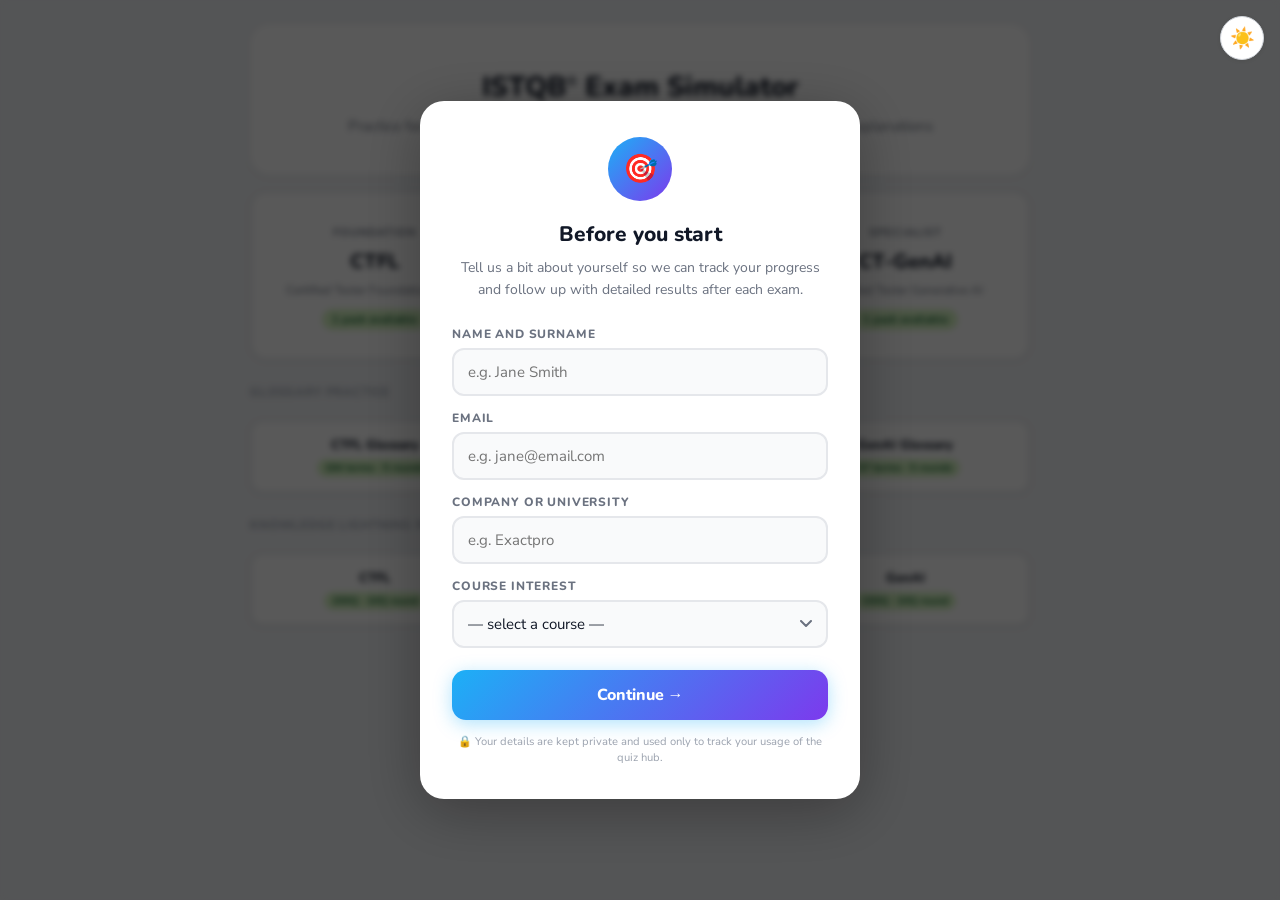
==== index.html @ 62c4798b "Polish CT-AI version selector: clean tile labels, borderless attribute table for Q28" ====
<!DOCTYPE html>
<html lang="en">
<head>
<meta charset="UTF-8">
<meta name="viewport" content="width=device-width, initial-scale=1.0">
<title>ISTQB® Exam Simulator</title>
<link href="https://fonts.googleapis.com/css2?family=Nunito:wght@400;600;700;800&family=Nunito+Sans:wght@400;600&display=swap" rel="stylesheet">
<link rel="stylesheet" href="styles.css">
</head>
<body>
<button id="theme-toggle" onclick="toggleTheme()" title="Toggle dark/light mode">☀️</button>
<button id="profile-btn" onclick="openProfileGuarded()" title="View profile">👤</button>
<div class="one-min-toast" id="one-min-toast">⏱ 1 minute remaining</div>

<div id="app">

<!-- ══ HUB ══ -->
<div id="screen-hub" class="screen active">
  <div class="hub-hero">
    <div class="hub-title">ISTQB<sup class="tm">®</sup> Exam Simulator</div>
    <div class="hub-sub">Practice for your ISTQB<sup class="tm">®</sup> certification &middot; Timed exam mode &middot; Full review with explanations</div>
  </div>
  <div class="hub-grid">
    <div class="hub-tile" onclick="showScreen('screen-ctfl-home')">
      <div class="hub-tile-label">Foundation</div>
      <div class="hub-tile-name">CTFL</div>
      <div class="hub-tile-desc">Certified Tester Foundation Level</div>
      <span class="hub-tile-badge badge-active">1 pack available</span>
    </div>
    <div class="hub-tile" onclick="showScreen('screen-ctai-version')">
      <div class="hub-tile-label">Specialist</div>
      <div class="hub-tile-name">CT-AI</div>
      <div class="hub-tile-desc">Certified Tester AI Testing</div>
      <span class="hub-tile-badge badge-active">v 1.0 (1 pack) &bull; v 2.0 (1 pack)</span>
    </div>
    <div class="hub-tile" onclick="showScreen('screen-genai-home')">
      <div class="hub-tile-label">Specialist</div>
      <div class="hub-tile-name">CT-GenAI</div>
      <div class="hub-tile-desc">Certified Tester Generative AI</div>
      <span class="hub-tile-badge badge-active">1 pack available</span>
    </div>
  </div>

  <div class="hub-section-label" style="margin-top:8px;">Glossary Practice</div>
  <div class="hub-mini-row">
    <div class="hub-mini-tile" onclick="startGlossary()">
      <div class="hub-mini-tile-name">CTFL Glossary</div>
      <span class="hub-mini-tile-badge badge-active">184 terms &middot; 5 rounds</span>
    </div>
    <div class="hub-mini-tile" onclick="startGlossary('ctai')">
      <div class="hub-mini-tile-name">CT-AI Glossary</div>
      <span class="hub-mini-tile-badge badge-active">223 terms &middot; 5 rounds</span>
    </div>
    <div class="hub-mini-tile" onclick="startGlossary('genai')">
      <div class="hub-mini-tile-name">GenAI Glossary</div>
      <span class="hub-mini-tile-badge badge-active">57 terms &middot; 5 rounds</span>
    </div>
  </div>

  <div class="hub-section-label" style="margin-top:8px;">Knowledge Lightning Round</div>
  <div class="hub-mini-row">
    <div class="hub-mini-tile" onclick="startBlitz('ctfl')">
      <div class="hub-mini-tile-name">CTFL</div>
      <span class="hub-mini-tile-badge badge-active">200Q &middot; 10Q round</span>
    </div>
    <div class="hub-mini-tile" onclick="startBlitz('ctai')">
      <div class="hub-mini-tile-name">CT-AI</div>
      <span class="hub-mini-tile-badge badge-active">200Q &middot; 10Q round</span>
    </div>
    <div class="hub-mini-tile" onclick="startBlitz('genai')">
      <div class="hub-mini-tile-name">GenAI</div>
      <span class="hub-mini-tile-badge badge-active">150Q &middot; 10Q round</span>
    </div>
  </div>

</div>

<!-- ══ PROFILE ══ -->
<div id="screen-profile" class="screen">
  <div class="page-header">
    <button class="back-btn" onclick="showScreen('screen-hub')">&#8592; Hub</button>
    <div class="page-header-title">Your profile</div>
  </div>
  <div class="profile-card">
    <div class="profile-avatar" id="profile-avatar">?</div>
    <div class="profile-info">
      <div class="profile-name" id="profile-name">Guest</div>
      <div class="profile-email" id="profile-email"></div>
      <div class="profile-userid" id="profile-userid"></div>
    </div>
  </div>
  <div class="hub-section-label">Past attempts</div>
  <div id="profile-attempts"></div>
</div>

<!-- ══ GENAI HOME ══ -->
<div id="screen-genai-home" class="screen">
  <div class="page-header">
    <button class="back-btn" onclick="showScreen('screen-hub')">&#8592; All exams</button>
    <div class="page-header-title">CT-GenAI Exam Simulator</div>
  </div>
  <div class="info-cards">
    <div class="info-card"><div class="val">40</div><div class="lbl">Questions per exam</div></div>
    <div class="info-card"><div class="val">60 min</div><div class="lbl">Time limit</div></div>
    <div class="info-card"><div class="val">65%</div><div class="lbl">Pass threshold</div></div>
  </div>
  <div class="pack-section-label">Select an exam pack to begin:</div>
  <div class="pack-grid" style="grid-template-columns:1fr;max-width:220px;">
    <div class="pack-card" onclick="startExam(1)"><div class="pack-card-title">Pack #1</div></div>
  </div>
</div>


<!-- ══ CTFL HOME ══ -->
<div id="screen-ctfl-home" class="screen">
  <div class="page-header">
    <button class="back-btn" onclick="showScreen('screen-hub')">&#8592; All exams</button>
    <div class="page-header-title">CTFL Exam Simulator</div>
  </div>
  <div class="info-cards">
    <div class="info-card"><div class="val">40</div><div class="lbl">Questions per exam</div></div>
    <div class="info-card"><div class="val">60 min</div><div class="lbl">Time limit</div></div>
    <div class="info-card"><div class="val">65%</div><div class="lbl">Pass threshold</div></div>
  </div>
  <div class="pack-section-label">Select an exam pack to begin:</div>
  <div class="pack-grid" style="grid-template-columns:1fr;max-width:220px;">
    <div class="pack-card" onclick="startExamCtfl(1)"><div class="pack-card-title">Pack #1</div></div>
  </div>
</div>


<!-- ══ CT-AI VERSION SELECT ══ -->
<div id="screen-ctai-version" class="screen">
  <div class="page-header">
    <button class="back-btn" onclick="showScreen('screen-hub')">&#8592; All exams</button>
    <div class="page-header-title">CT-AI Exam Simulator</div>
  </div>
  <div class="pack-section-label">Select a syllabus version:</div>
  <div class="hub-grid" style="grid-template-columns:1fr 1fr;max-width:560px;">
    <div class="hub-tile" onclick="showScreen('screen-ctai-home')">
      <div class="hub-tile-label">CT-AI Syllabus</div>
      <div class="hub-tile-name">v1.0</div>
      <span class="hub-tile-badge badge-active">1 pack available</span>
    </div>
    <div class="hub-tile" onclick="showScreen('screen-ctai-home-v2')">
      <div class="hub-tile-label">CT-AI Syllabus</div>
      <div class="hub-tile-name">v2.0</div>
      <span class="hub-tile-badge badge-active">1 pack available</span>
    </div>
  </div>
</div>


<!-- ══ CT-AI HOME (v1.0) ══ -->
<div id="screen-ctai-home" class="screen">
  <div class="page-header">
    <button class="back-btn" onclick="showScreen('screen-ctai-version')">&#8592; Versions</button>
    <div class="page-header-title">CT-AI Exam Simulator &middot; Syllabus v1.0</div>
  </div>
  <div class="info-cards">
    <div class="info-card"><div class="val">40</div><div class="lbl">Questions per exam</div></div>
    <div class="info-card"><div class="val">60 min</div><div class="lbl">Time limit</div></div>
    <div class="info-card"><div class="val">65%</div><div class="lbl">Pass threshold</div></div>
  </div>
  <div class="pack-section-label">Select an exam pack to begin:</div>
  <div class="pack-grid" style="grid-template-columns:1fr;max-width:220px;">
    <div class="pack-card" onclick="startExamCtai(1, 1)"><div class="pack-card-title">Pack #1</div></div>
  </div>
</div>


<!-- ══ CT-AI HOME (v2.0) ══ -->
<div id="screen-ctai-home-v2" class="screen">
  <div class="page-header">
    <button class="back-btn" onclick="showScreen('screen-ctai-version')">&#8592; Versions</button>
    <div class="page-header-title">CT-AI Exam Simulator &middot; Syllabus v2.0</div>
  </div>
  <div class="info-cards">
    <div class="info-card"><div class="val">40</div><div class="lbl">Questions per exam</div></div>
    <div class="info-card"><div class="val">60 min</div><div class="lbl">Time limit</div></div>
    <div class="info-card"><div class="val">65%</div><div class="lbl">Pass threshold</div></div>
  </div>
  <div class="pack-section-label">Select an exam pack to begin:</div>
  <div class="pack-grid" style="grid-template-columns:1fr;max-width:220px;">
    <div class="pack-card" onclick="startExamCtai(1, 2)"><div class="pack-card-title">Pack #1</div></div>
  </div>
</div>


<!-- ══ GLOSSARY GAME ══ -->
<div id="screen-glossary" class="screen">
  <div class="gloss-header">
    <button class="back-btn" onclick="showScreen('screen-hub')">&#8592; All exams</button>
    <div class="page-header-title">CTFL Glossary Practice</div>
    <span class="gloss-round-badge" id="gloss-round-badge">Round 1 of 5</span>
  </div>
  <div class="progress-bar-wrap"><div class="progress-bar-fill" id="gloss-progress" style="width:0%"></div></div>
  <div id="gloss-drag-ui">
    <div style="display:grid;grid-template-columns:1fr 1fr;gap:4px 12px;">
      <div class="gloss-col-label">Terms &mdash; drag to match</div>
      <div class="gloss-col-label">Definitions &mdash; fixed</div>
    </div>
    <div class="gloss-board">
      <div class="gloss-terms" id="gloss-terms"></div>
      <div class="gloss-defs" id="gloss-defs"></div>
    </div>
  </div>
  <div id="gloss-dd-ui">
    <div class="gloss-col-label">Pick the matching term for each definition</div>
    <div class="gloss-dd-list" id="gloss-dd-list"></div>
  </div>
  <div class="gloss-footer">
    <button class="btn-action btn-blue" id="gloss-next-btn" onclick="glossNextRound()" style="display:none">Next round &#8594;</button>
  </div>
</div>

<div id="screen-glossary-results" class="screen">
  <div class="gloss-results-hero">
    <div class="gloss-final-pct" id="gloss-final-pct">0%</div>
    <div class="gloss-final-detail" id="gloss-final-detail"></div>
  </div>
  <div class="results-actions-grid">
    <button class="btn-action btn-blue" onclick="viewLastAttempt('glossary')">View details</button>
    <button class="btn-action btn-blue" onclick="startGlossary(glossCurrentPool)">Play again</button>
    <button class="btn-action btn-gray" onclick="openProfile()">Profile</button>
    <button class="btn-action btn-gray" onclick="showScreen('screen-hub')">Back to hub</button>
  </div>
</div>


<!-- ══ BLITZ GAME ══ -->
<div id="screen-blitz" class="screen">
  <div class="blitz-header">
    <button class="back-btn" onclick="showScreen('screen-hub')">&#8592; Hub</button>
    <div class="page-header-title" id="blitz-title">CTFL Knowledge Blitz</div>
    <span class="gloss-round-badge" id="blitz-round-badge">Q 1 of 10</span>
  </div>
  <div class="progress-bar-wrap"><div class="progress-bar-fill" id="blitz-progress" style="width:0%"></div></div>
  <div class="blitz-q-card">
    <div class="blitz-q-num" id="blitz-q-num">Question 1 of 10</div>
    <div class="blitz-q-text" id="blitz-q-text"></div>
    <div class="blitz-feedback" id="blitz-feedback"></div>
    <div class="blitz-tf-row">
      <button class="blitz-tf-btn true-btn" id="blitz-true-btn" onclick="blitzAnswer('True')">&#10003; True</button>
      <button class="blitz-tf-btn false-btn" id="blitz-false-btn" onclick="blitzAnswer('False')">&#10007; False</button>
    </div>
  </div>
</div>

<div id="screen-blitz-results" class="screen">
  <div class="blitz-results-hero">
    <div class="blitz-final-pct" id="blitz-final-pct">0%</div>
    <div class="blitz-final-detail" id="blitz-final-detail"></div>
  </div>
  <div class="results-actions-grid">
    <button class="btn-action btn-blue" onclick="viewLastAttempt('blitz')">View details</button>
    <button class="btn-action btn-blue" onclick="startBlitz(blitzCurrentPool)">Play again</button>
    <button class="btn-action btn-gray" onclick="openProfile()">Profile</button>
    <button class="btn-action btn-gray" onclick="showScreen('screen-hub')">Back to hub</button>
  </div>
</div>

<!-- ══ EXAM ══ -->
<div id="screen-exam" class="screen">
  <div class="exam-header">
    <div class="exam-title" id="exam-title">Pack #1</div>
    <div class="timer" id="timer">60:00</div>
    <button class="leave-btn" onclick="showLeaveModal()">Leave exam</button>
  </div>
  <div class="progress-bar-wrap"><div class="progress-bar-fill" id="progress-fill" style="width:0%"></div></div>
  <div class="exam-body">
    <div class="q-nav">
      <div class="q-nav-title">Questions</div>
      <div class="q-nav-grid" id="q-nav-grid"></div>
      <div class="nav-legend">
        <div class="nav-legend-item"><div class="nav-legend-dot" style="background:var(--blue-dark-bg);border:1px solid #93c5fd"></div>Answered</div>
        <div class="nav-legend-item"><div class="nav-legend-dot" style="background:var(--amber-bg);border:1px solid #fde68a"></div>Flagged</div>
        <div class="nav-legend-item"><div class="nav-legend-dot" style="background:var(--surface2);border:1px solid var(--border)"></div>Not answered</div>
      </div>
      <div class="answered-bar"><div class="lbl">Answered</div><div class="val" id="answered-count">0 / 40</div></div>
    </div>
    <div class="q-panel">
      <div class="q-header">
        <span class="q-num-lbl" id="q-num-lbl">Question 1 of 40</span>
        <button class="flag-btn" id="flag-btn" onclick="toggleFlag()">Flag for review</button>
      </div>
      <div class="q-text" id="q-text"></div>
      <div id="multi-hint-wrap"></div>
      <div class="options-list" id="options-list"></div>
    </div>
  </div>
  <div class="exam-footer">
    <button class="nav-btn" id="btn-prev" onclick="goTo(currentQ-1)">&#8592; Previous</button>
    <div class="submit-wrap">
      <div class="submit-warning" id="submit-warning"></div>
      <button class="btn-submit" id="btn-submit" onclick="handleSubmitClick()">Submit exam</button>
    </div>
    <button class="nav-btn" id="btn-next" onclick="goTo(currentQ+1)">Next &#8594;</button>
  </div>
</div>

<!-- ══ RESULTS ══ -->
<div id="screen-results" class="screen">
  <div class="results-hero">
    <div class="results-top-bar">
      <button class="back-btn" onclick="showScreen(currentMode==='ctai'?'screen-ctai-home':currentMode==='ctfl'?'screen-ctfl-home':'screen-genai-home')">&#8592; Back to packs</button>
    </div>
    <div class="results-title">Your results</div>
    <div class="score-ring" id="score-ring"><div class="score-inner"><div class="score-pct" id="score-pct">0%</div><div class="score-sub-lbl">score</div></div></div>
    <div class="verdict" id="verdict"></div>
    <div style="font-size:14px;color:var(--text3);margin-top:4px;" id="result-sub"></div>
    <div class="auto-submit-badge" id="auto-submit-badge" style="display:none;">⏱ Submitted automatically — time ran out</div>
    <div class="stats-row">
      <div class="stat-box"><div class="stat-val" id="stat-correct">0</div><div class="stat-lbl">Correct</div></div>
      <div class="stat-box"><div class="stat-val" id="stat-wrong">0</div><div class="stat-lbl">Wrong</div></div>
      <div class="stat-box"><div class="stat-val" id="stat-unanswered">0</div><div class="stat-lbl">Unanswered</div></div>
    </div>
  </div>
  <div class="review-controls">
    <select id="review-filter" onchange="applyFilter()">
      <option value="all">Review all questions</option>
      <option value="wrong">Wrong answers only</option>
      <option value="correct">Correct answers only</option>
      <option value="unanswered">Unanswered only</option>
    </select>
    <button class="btn-action btn-blue" onclick="startExam(currentPack)">Retake exam</button>
    <button class="btn-action btn-blue" onclick="downloadResultsPdf()">⬇ Download PDF</button>
    <button class="btn-action btn-gray" onclick="openProfile()">Profile</button>
    <button class="btn-action btn-gray" onclick="showScreen('screen-hub')">Hub</button>
  </div>
  <div class="review-card" id="review-card"></div>
  <div class="review-nav-row">
    <button class="btn-action btn-gray" id="btn-rv-prev" onclick="reviewNav(-1)">&#8592; Previous</button>
    <span style="font-size:13px;color:var(--text4);font-weight:600;" id="review-pos">1 / 40</span>
    <button class="btn-action btn-gray" id="btn-rv-next" onclick="reviewNav(1)">Next &#8594;</button>
  </div>
  <div class="results-bottom-actions">
    <button class="btn-action btn-blue" onclick="downloadResultsPdf()">⬇ Download PDF</button>
  </div>
</div>

<!-- ══ PROFILE ══ -->
<div id="screen-profile" class="screen">
  <div class="page-header">
    <button class="back-btn" onclick="showScreen('screen-hub')">&#8592; Hub</button>
    <div class="page-header-title">My Profile</div>
  </div>
  <div class="profile-card">
    <div class="profile-avatar" id="profile-avatar">👤</div>
    <div class="profile-info">
      <div class="profile-name" id="profile-name">Guest</div>
      <div class="profile-email" id="profile-email">No email registered</div>
      <div class="profile-userid" id="profile-userid"></div>
    </div>
  </div>
  <div class="pack-section-label">My attempts</div>
  <div id="profile-attempts"></div>
</div>

<!-- ══ BLITZ REVIEW ══ -->
<div id="screen-blitz-review" class="screen">
  <div class="page-header">
    <button class="back-btn" onclick="openProfile()">&#8592; Profile</button>
    <div class="page-header-title" id="blitz-review-title">Knowledge Blitz — review</div>
  </div>
  <div class="rv-meta" id="blitz-review-meta"></div>
  <div id="blitz-review-list"></div>
</div>

<!-- ══ GLOSSARY REVIEW ══ -->
<div id="screen-glossary-review" class="screen">
  <div class="page-header">
    <button class="back-btn" onclick="openProfile()">&#8592; Profile</button>
    <div class="page-header-title" id="gloss-review-title">Glossary Practice — review</div>
  </div>
  <div class="rv-meta" id="gloss-review-meta"></div>
  <div class="rv-summary" id="gloss-review-summary"></div>
  <div class="gloss-rv-tabs" id="gloss-review-tabs"></div>
  <div id="gloss-review-list"></div>
  <div class="review-nav-row">
    <button class="btn-action btn-gray" id="gloss-review-prev" onclick="glossReviewNav(-1)">&#8592; Previous</button>
    <span style="font-size:13px;color:var(--text4);font-weight:600;" id="gloss-review-pos">Round 1 of 5</span>
    <button class="btn-action btn-gray" id="gloss-review-next" onclick="glossReviewNav(1)">Next &#8594;</button>
  </div>
</div>

</div>

<!-- ══ PRINT AREA (only visible when printing PDF) ══ -->
<div id="print-area" aria-hidden="true"></div>

<!-- Submit modal - all answered -->
<div class="modal-overlay" id="modal-submit-all">
  <div class="modal">
    <h2>Submit exam?</h2>
    <p>All 40 questions answered. Ready to submit and see your results?</p>
    <div class="modal-btns">
      <button style="background:var(--surface2);color:var(--text2);" onclick="closeModals()">Cancel</button>
      <button style="background:#58cc02;color:#fff;" onclick="doSubmit()">Submit &amp; see results</button>
    </div>
  </div>
</div>

<!-- Time's up modal -->
<div class="modal-overlay" id="modal-times-up">
  <div class="modal">
    <h2>⏱ Time's up!</h2>
    <p>Your exam will be submitted automatically in <strong><span id="times-up-counter">5</span></strong> seconds.</p>
    <div class="modal-btns">
      <button style="background:var(--blue);color:#fff;" onclick="timesUpGoToResults()">Go to results now</button>
    </div>
  </div>
</div>

<!-- Leave modal -->
<div class="modal-overlay" id="modal-leave">
  <div class="modal">
    <h2>Leave exam?</h2>
    <p>Your progress will be lost and you will <strong>not</strong> be able to see correct answers or the review. Are you sure?</p>
    <div class="modal-btns">
      <button style="background:var(--blue);color:#fff;" onclick="closeModals()">Stay in exam</button>
      <button style="background:#dc2626;color:#fff;" onclick="doLeave()">Leave and lose progress</button>
    </div>
  </div>
</div>

<!-- Coming soon modal -->
<div class="modal-overlay" id="modal-coming-soon">
  <div class="modal">
    <h2 id="coming-soon-title">Coming soon</h2>
    <p>This exam pack is currently being prepared. Check back soon!</p>
    <div class="modal-btns">
      <button style="background:var(--blue);color:#fff;" onclick="closeModals()">OK</button>
    </div>
  </div>
</div>

<!-- ══ REGISTRATION GATE MODAL ══ -->
<div class="reg-modal-overlay" id="modal-registration">
  <div class="reg-modal">
    <div class="reg-modal-icon">🎯</div>
    <h2>Before you start</h2>
    <p class="reg-sub">Tell us a bit about yourself so we can track your progress and follow up with detailed results after each exam.</p>
    <div class="reg-field">
      <label for="reg-name">Name and Surname</label>
      <input type="text" id="reg-name" placeholder="e.g. Jane Smith" autocomplete="name" />
    </div>
    <div class="reg-error-msg" id="reg-name-error">Please enter your name and surname.</div>
    <div class="reg-field">
      <label for="reg-email">Email</label>
      <input type="email" id="reg-email" placeholder="e.g. jane@email.com" autocomplete="email" />
    </div>
    <div class="reg-error-msg" id="reg-email-error">Please enter a valid email address.</div>
    <div class="reg-field">
      <label for="reg-company">Company or University</label>
      <input type="text" id="reg-company" placeholder="e.g. Exactpro" autocomplete="organization" />
    </div>
    <div class="reg-error-msg" id="reg-company-error">Please enter your company or university.</div>
    <div class="reg-field">
      <label for="reg-course">Course interest</label>
      <select id="reg-course">
        <option value="">— select a course —</option>
        <option value="CTFL">CTFL — Foundation Level</option>
        <option value="CT-AI">CT-AI — AI Testing</option>
        <option value="CT-GenAI">CT-GenAI — Generative AI</option>
      </select>
    </div>
    <div class="reg-error-msg" id="reg-course-error">Please pick a course.</div>
    <button class="reg-submit-btn" id="reg-submit-btn" onclick="submitRegistration()">Continue →</button>
    <p class="reg-privacy">🔒 Your details are kept private and used only to track your usage of the quiz hub.</p>
  </div>
</div>

<script src="data.js"></script>
<script src="app.js"></script>
</body>
</html>
---- styles.css ----
/* ── VARIABLES ── */
:root {
  --bg:        #f0f2f5;
  --surface:   #ffffff;
  --surface2:  #f9fafb;
  --border:    #e5e7eb;
  --border2:   #d1d5db;
  --text1:     #111827;
  --text2:     #374151;
  --text3:     #6b7280;
  --text4:     #9ca3af;
  --blue:      #1cb0f6;
  --blue-bg:   #e8f7ff;
  --blue-dark: #1d4ed8;
  --blue-dark-bg: #dbeafe;
  --green:     #58cc02;
  --green-bg:  #d7f5c2;
  --green-text:#166534;
  --red:       #ef4444;
  --red-bg:    #fef2f2;
  --red-text:  #991b1b;
  --amber-bg:  #fef3c7;
  --amber-text:#92400e;
  --purple:    #7c3aed;
  --purple-bg: #f5f3ff;
  --shadow:    0 1px 4px rgba(0,0,0,.08);
  --shadow-sm: 0 1px 3px rgba(0,0,0,.06);
}
[data-theme="dark"] {
  --bg:        #0f1117;
  --surface:   #1a1d27;
  --surface2:  #22263a;
  --border:    #2e3347;
  --border2:   #3d4259;
  --text1:     #f1f5f9;
  --text2:     #cbd5e1;
  --text3:     #94a3b8;
  --text4:     #64748b;
  --blue-bg:   #0c2340;
  --blue-dark-bg: #1e3a5f;
  --green-bg:  #14301a;
  --green-text:#4ade80;
  --red-bg:    #2d0f0f;
  --red-text:  #f87171;
  --amber-bg:  #2d1f05;
  --amber-text:#fbbf24;
  --purple-bg: #1e1040;
  --shadow:    0 1px 4px rgba(0,0,0,.4);
  --shadow-sm: 0 1px 3px rgba(0,0,0,.3);
}

/* ── RESET & BASE ── */
*{box-sizing:border-box;margin:0;padding:0;}
sup.tm{font-size:.5em;vertical-align:super;line-height:0;font-weight:600;}
body{font-family:'Nunito Sans',sans-serif;background:var(--bg);color:var(--text1);min-height:100vh;display:flex;justify-content:center;padding:24px 16px 80px;transition:background .25s,color .25s;}
#app{width:100%;max-width:780px;display:flex;flex-direction:column;gap:1rem;}
.screen{display:none;flex-direction:column;gap:1rem;}
.screen.active{display:flex;}

/* ── DARK/LIGHT TOGGLE (fixed top-right) ── */
#theme-toggle{
  position:fixed;top:16px;right:16px;z-index:999;
  width:44px;height:44px;border-radius:50%;
  border:1.5px solid var(--border2);
  background:var(--surface);
  cursor:pointer;font-size:20px;
  display:flex;align-items:center;justify-content:center;
  box-shadow:var(--shadow);
  transition:background .2s,border-color .2s,transform .15s;
}
#theme-toggle:hover{transform:scale(1.08);}

/* ── PROFILE BUTTON (top-right, left of theme toggle) ── */
#profile-btn{
  position:fixed;top:16px;right:72px;z-index:999;
  width:44px;height:44px;border-radius:50%;
  border:1.5px solid var(--border2);
  background:var(--surface);
  color:var(--text1);
  cursor:pointer;
  font-family:'Nunito',sans-serif;font-size:14px;font-weight:800;
  display:none;align-items:center;justify-content:center;
  box-shadow:var(--shadow);
  transition:background .2s,border-color .2s,transform .15s;
}
#profile-btn.visible{display:flex;}
#profile-btn:hover{transform:scale(1.08);border-color:var(--blue);}

/* ── PROFILE SCREEN ── */
.profile-card{
  background:var(--surface);
  border-radius:16px;
  padding:22px 24px;
  display:flex;align-items:center;gap:18px;
  box-shadow:var(--shadow-sm);
}
.profile-avatar{
  width:60px;height:60px;border-radius:50%;
  background:linear-gradient(135deg,#1cb0f6,#7c3aed);
  color:#fff;
  font-family:'Nunito',sans-serif;font-size:22px;font-weight:800;
  display:flex;align-items:center;justify-content:center;
  flex-shrink:0;
}
.profile-info{flex:1;min-width:0;}
.profile-name{
  font-family:'Nunito',sans-serif;font-size:18px;font-weight:800;
  color:var(--text1);margin-bottom:4px;
}
.profile-email{
  font-size:13px;color:var(--text3);
  word-break:break-all;
}
.profile-userid{
  font-family:monospace;font-size:11px;color:var(--text4);
  margin-top:4px;letter-spacing:.04em;
}
#profile-attempts{display:flex;flex-direction:column;gap:8px;}
.profile-empty{
  background:var(--surface);
  border-radius:12px;
  padding:24px;
  text-align:center;
  color:var(--text3);
  font-size:14px;
  box-shadow:var(--shadow-sm);
}
.attempt-item{
  background:var(--surface);
  border:2px solid var(--border);
  border-radius:12px;
  padding:14px 18px;
  display:flex;align-items:center;gap:14px;
  box-shadow:var(--shadow-sm);
  transition:border-color .12s,transform .12s;
}
.attempt-item.clickable{cursor:pointer;}
.attempt-item.clickable:hover{border-color:var(--blue);transform:translateY(-1px);}
.attempt-meta{flex:1;min-width:0;}
.attempt-type{
  font-family:'Nunito',sans-serif;font-size:14px;font-weight:800;
  color:var(--text1);margin-bottom:3px;
}
.attempt-date{font-size:12px;color:var(--text3);}
.attempt-score{text-align:right;flex-shrink:0;}
.attempt-pct{
  font-family:'Nunito',sans-serif;font-size:20px;font-weight:800;
  line-height:1.1;
}
.attempt-verdict{
  font-size:10px;font-weight:800;letter-spacing:.06em;
  margin-top:2px;
}
.attempt-verdict.pass{color:#16a34a;}
.attempt-verdict.fail{color:var(--red);}

/* ── HUB (root home) ── */
.hub-hero{background:var(--surface);border-radius:20px;padding:44px 32px 36px;text-align:center;box-shadow:var(--shadow);}
.hub-title{font-family:'Nunito',sans-serif;font-size:28px;font-weight:800;color:var(--text1);margin-bottom:8px;}
.hub-sub{color:var(--text3);font-size:15px;line-height:1.65;}
.hub-grid{display:grid;grid-template-columns:repeat(3,1fr);gap:16px;}
.hub-tile{background:var(--surface);border-radius:16px;padding:32px 16px 28px;text-align:center;cursor:pointer;border:2.5px solid var(--border);transition:border-color .15s,box-shadow .15s,transform .12s,opacity .15s;box-shadow:var(--shadow-sm);}
.hub-tile:hover{border-color:var(--blue);box-shadow:0 4px 20px rgba(28,176,246,.18);transform:translateY(-2px);}
.hub-tile.inactive{opacity:.55;cursor:pointer;}
.hub-tile.inactive:hover{border-color:var(--text4);box-shadow:none;transform:none;}
.hub-tile-label{font-size:11px;font-weight:700;text-transform:uppercase;letter-spacing:.09em;color:var(--text3);margin-bottom:8px;}
.hub-tile-name{font-family:'Nunito',sans-serif;font-size:20px;font-weight:800;color:var(--text1);}
.hub-tile-desc{font-size:12px;color:var(--text3);margin-top:6px;line-height:1.5;}
.hub-tile-badge{display:inline-block;margin-top:10px;padding:3px 10px;border-radius:99px;font-size:11px;font-weight:700;}
.badge-active{background:var(--green-bg);color:var(--green-text);}
.badge-soon{background:var(--amber-bg);color:var(--amber-text);}

/* ── GENAI HOME (pack selector) ── */
.page-header{background:var(--surface);border-radius:16px;padding:20px 22px;display:flex;align-items:center;gap:14px;box-shadow:var(--shadow-sm);}
.back-btn{padding:7px 14px;border:1.5px solid var(--border2);border-radius:10px;background:transparent;color:var(--text2);font-family:'Nunito',sans-serif;font-size:13px;font-weight:700;cursor:pointer;transition:border-color .12s,background .12s;white-space:nowrap;}
.back-btn:hover{border-color:var(--blue);background:var(--blue-bg);}
.page-header-title{font-family:'Nunito',sans-serif;font-size:17px;font-weight:800;color:var(--text1);flex:1;}
.info-cards{display:grid;grid-template-columns:repeat(3,1fr);gap:10px;}
.info-card{background:var(--surface);border-radius:12px;padding:14px;text-align:center;box-shadow:var(--shadow-sm);}
.info-card .val{font-family:'Nunito',sans-serif;font-size:20px;font-weight:800;color:var(--text1);}
.info-card .lbl{font-size:12px;color:var(--text3);margin-top:3px;}
.pack-section-label{font-family:'Nunito',sans-serif;font-size:14px;font-weight:700;color:var(--text3);}
.pack-grid{display:grid;grid-template-columns:repeat(3,1fr);gap:14px;}
.pack-card{background:var(--surface);border-radius:16px;padding:28px 16px;text-align:center;cursor:pointer;border:2.5px solid var(--border);transition:border-color .15s,box-shadow .15s,transform .12s;box-shadow:var(--shadow-sm);}
.pack-card:hover{border-color:var(--blue);box-shadow:0 4px 16px rgba(28,176,246,.15);transform:translateY(-2px);}
.pack-card-title{font-family:'Nunito',sans-serif;font-size:17px;font-weight:800;color:var(--text1);}

/* ── EXAM ── */
.exam-header{background:var(--surface);border-radius:16px;padding:13px 18px;display:flex;align-items:center;gap:12px;box-shadow:var(--shadow-sm);}
.exam-title{font-family:'Nunito',sans-serif;font-weight:800;font-size:15px;color:var(--text1);flex:1;}
.timer{font-family:'Nunito',sans-serif;font-size:18px;font-weight:800;color:var(--text1);min-width:58px;text-align:center;padding:4px 12px;border-radius:8px;background:transparent;}
.timer.warning{color:#f59e0b;}
.timer.danger{color:var(--red);animation:blink 1s infinite;}
@keyframes blink{0%,100%{opacity:1;}50%{opacity:.45;}}
.timer.critical{
  color:#fff;background:var(--red);
  animation:criticalPulse .55s ease-in-out infinite;
  box-shadow:0 0 0 0 rgba(239,68,68,.7);
}
@keyframes criticalPulse{
  0%,100%{transform:scale(1);box-shadow:0 0 0 0 rgba(239,68,68,.7);}
  50%{transform:scale(1.1);box-shadow:0 0 0 10px rgba(239,68,68,0);}
}
.leave-btn{padding:6px 12px;border:1.5px solid #fca5a5;border-radius:8px;background:transparent;color:#dc2626;font-family:'Nunito',sans-serif;font-size:12px;font-weight:700;cursor:pointer;transition:background .12s;}
.leave-btn:hover{background:var(--red-bg);}
.progress-bar-wrap{height:5px;background:var(--border);border-radius:99px;overflow:hidden;}
.progress-bar-fill{height:100%;border-radius:99px;background:var(--green);transition:width .3s ease;}
.exam-body{display:grid;grid-template-columns:190px 1fr;gap:12px;align-items:start;}
.q-nav{background:var(--surface);border-radius:14px;padding:14px;box-shadow:var(--shadow-sm);position:sticky;top:16px;}
.q-nav-title{font-size:11px;font-weight:700;text-transform:uppercase;letter-spacing:.06em;color:var(--text4);margin-bottom:10px;}
.q-nav-grid{display:grid;grid-template-columns:repeat(5,1fr);gap:4px;}
.qnb{width:100%;aspect-ratio:1;border-radius:7px;border:none;font-family:'Nunito',sans-serif;font-size:11px;font-weight:700;cursor:pointer;background:var(--surface2);color:var(--text3);transition:background .1s,color .1s;}
.qnb:hover{background:var(--border);}
.qnb.answered{background:var(--blue-dark-bg);color:var(--blue-dark);}
.qnb.flagged{background:var(--amber-bg);color:var(--amber-text);}
.qnb.cur{background:var(--blue);color:#fff;}
.qnb.answered.cur{background:var(--blue-dark);color:#fff;}
.nav-legend{display:flex;flex-direction:column;gap:4px;margin-top:10px;}
.nav-legend-item{display:flex;align-items:center;gap:5px;font-size:11px;color:var(--text3);}
.nav-legend-dot{width:11px;height:11px;border-radius:3px;flex-shrink:0;}
.answered-bar{margin-top:12px;padding-top:12px;border-top:1px solid var(--border);}
.answered-bar .lbl{font-size:11px;color:var(--text4);margin-bottom:3px;}
.answered-bar .val{font-family:'Nunito',sans-serif;font-size:17px;font-weight:800;color:var(--text1);}
.q-panel{background:var(--surface);border-radius:14px;padding:20px;box-shadow:var(--shadow-sm);display:flex;flex-direction:column;gap:14px;}
.q-header{display:flex;justify-content:space-between;align-items:center;}
.q-num-lbl{font-size:12px;font-weight:700;color:var(--text4);}
.flag-btn{background:none;border:1.5px solid var(--border2);border-radius:8px;padding:4px 10px;font-size:12px;cursor:pointer;color:var(--text3);font-weight:600;transition:border-color .12s,background .12s;}
.flag-btn.flagged{border-color:#f59e0b;background:var(--amber-bg);color:var(--amber-text);}
.q-text{font-family:'Nunito',sans-serif;font-size:15px;font-weight:700;line-height:1.6;color:var(--text1);white-space:pre-wrap;}
.multi-hint{font-size:12px;color:var(--purple);font-weight:700;background:var(--purple-bg);padding:5px 11px;border-radius:6px;display:inline-block;}
.options-list{display:flex;flex-direction:column;gap:8px;}
.opt-btn{width:100%;padding:12px 14px;border:2px solid var(--border);border-radius:12px;background:var(--surface);color:var(--text1);font-family:'Nunito Sans',sans-serif;font-size:14px;font-weight:600;cursor:pointer;text-align:left;line-height:1.45;display:flex;align-items:flex-start;gap:10px;transition:border-color .12s,background .12s;}
.opt-btn:hover{border-color:var(--blue);background:var(--blue-bg);}
.opt-btn.selected{border-color:var(--blue-dark);background:var(--blue-dark-bg);color:var(--blue-dark);}
[data-theme="dark"] .opt-btn.selected{color:var(--text1);}
.opt-letter{width:22px;height:22px;border-radius:50%;background:var(--border);display:flex;align-items:center;justify-content:center;font-size:11px;font-weight:800;flex-shrink:0;margin-top:1px;color:var(--text2);}
.opt-btn.selected .opt-letter{background:var(--blue-dark);color:#fff;}
.exam-footer{background:var(--surface);border-radius:14px;padding:13px 18px;display:flex;gap:10px;justify-content:space-between;box-shadow:var(--shadow-sm);}
.nav-btn{padding:10px 18px;border-radius:10px;border:2px solid var(--border);background:transparent;font-family:'Nunito',sans-serif;font-weight:700;font-size:14px;cursor:pointer;color:var(--text2);transition:border-color .12s,background .12s;}
.nav-btn:hover:not(:disabled){border-color:var(--blue);}
.nav-btn:disabled{opacity:.35;cursor:default;}
.btn-submit{padding:10px 22px;border-radius:10px;border:none;background:var(--text4);color:#fff;font-family:'Nunito',sans-serif;font-weight:800;font-size:14px;cursor:pointer;transition:background .15s;}
.btn-submit.ready{background:var(--green);}

/* ── RESULTS ── */
.results-hero{background:var(--surface);border-radius:20px;padding:32px 24px;text-align:center;box-shadow:var(--shadow);}
.score-ring{width:150px;height:150px;border-radius:50%;background:conic-gradient(var(--sc,#22c55e) var(--pct,0%),var(--border) 0);display:flex;align-items:center;justify-content:center;margin:0 auto 16px;}
.score-inner{width:116px;height:116px;border-radius:50%;background:var(--surface);display:flex;flex-direction:column;align-items:center;justify-content:center;}
.score-pct{font-family:'Nunito',sans-serif;font-size:36px;font-weight:800;}
.score-sub-lbl{font-size:12px;color:var(--text3);font-weight:600;}
.verdict{font-family:'Nunito',sans-serif;font-size:22px;font-weight:800;margin-bottom:5px;}
.verdict.pass{color:#16a34a;}
.verdict.fail{color:var(--red);}
.stats-row{display:grid;grid-template-columns:repeat(3,1fr);gap:10px;margin-top:16px;}
.stat-box{background:var(--surface2);border-radius:12px;padding:12px;}
.stat-val{font-family:'Nunito',sans-serif;font-size:22px;font-weight:800;color:var(--text1);}
.stat-lbl{font-size:11px;color:var(--text4);font-weight:600;margin-top:2px;}
.review-controls{background:var(--surface);border-radius:14px;padding:13px 18px;display:flex;gap:8px;align-items:center;flex-wrap:wrap;box-shadow:var(--shadow-sm);}
.review-controls select{flex:1;min-width:150px;padding:9px 12px;border:2px solid var(--border);border-radius:10px;font-family:'Nunito Sans',sans-serif;font-size:14px;font-weight:600;color:var(--text1);background:var(--surface);outline:none;}
.btn-action{padding:9px 16px;border-radius:10px;border:none;font-family:'Nunito',sans-serif;font-weight:800;font-size:13px;cursor:pointer;white-space:nowrap;}
.btn-blue{background:var(--blue);color:#fff;}
.btn-gray{background:var(--surface2);color:var(--text2);border:1.5px solid var(--border);}
.btn-gray:hover{border-color:var(--blue);}

/* ── REVIEW CARD ── */
.review-card{background:var(--surface);border-radius:14px;padding:22px;box-shadow:var(--shadow-sm);display:flex;flex-direction:column;gap:14px;}
.rv-qnum{font-size:12px;font-weight:700;color:var(--text4);}
.rv-qtext{font-family:'Nunito',sans-serif;font-size:15px;font-weight:700;line-height:1.6;color:var(--text1);white-space:pre-wrap;}
.rv-opts{display:flex;flex-direction:column;gap:7px;}
.rv-opt{padding:11px 14px;border-radius:10px;border:2px solid var(--border);font-size:13px;font-weight:600;line-height:1.45;display:flex;gap:10px;align-items:flex-start;color:var(--text1);}
.rv-opt.correct{border-color:#22c55e;background:var(--green-bg);color:var(--green-text);}
.rv-opt.wrong{border-color:var(--red);background:var(--red-bg);color:var(--red-text);}
.rv-icon{flex-shrink:0;width:18px;font-size:13px;margin-top:1px;}
.rv-letter{font-weight:800;margin-right:4px;}
.rv-exp-block{background:var(--purple-bg);border-left:4px solid var(--purple);border-radius:0 12px 12px 0;padding:14px 16px;display:flex;flex-direction:column;gap:6px;}
.rv-exp-title{font-size:11px;font-weight:800;text-transform:uppercase;letter-spacing:.07em;color:var(--purple);}
.rv-exp-text{font-size:13px;color:var(--text2);line-height:1.7;white-space:pre-wrap;}
.rv-why-block{background:var(--amber-bg);border-left:4px solid #f59e0b;border-radius:0 12px 12px 0;padding:14px 16px;display:flex;flex-direction:column;gap:6px;}
.rv-why-title{font-size:11px;font-weight:800;text-transform:uppercase;letter-spacing:.07em;color:var(--amber-text);}
.rv-why-text{font-size:13px;color:var(--text2);line-height:1.7;white-space:pre-wrap;}
.review-nav-row{display:flex;justify-content:space-between;align-items:center;gap:10px;}

/* ── MODAL ── */
.modal-overlay{position:fixed;inset:0;background:rgba(0,0,0,.55);display:none;align-items:center;justify-content:center;z-index:100;padding:20px;}
.modal-overlay.open{display:flex;}
.modal{background:var(--surface);border-radius:20px;padding:28px 24px;max-width:420px;width:100%;text-align:center;box-shadow:0 8px 40px rgba(0,0,0,.25);}
.modal h2{font-family:'Nunito',sans-serif;font-size:19px;font-weight:800;margin-bottom:8px;color:var(--text1);}
.modal p{font-size:14px;color:var(--text3);line-height:1.6;margin-bottom:20px;}
.modal-btns{display:flex;gap:10px;justify-content:center;flex-wrap:wrap;}
.modal-btns button{padding:11px 20px;border-radius:10px;border:none;font-family:'Nunito',sans-serif;font-weight:800;font-size:14px;cursor:pointer;}

/* ── REGISTRATION MODAL ── */
.reg-modal-overlay{
  position:fixed;inset:0;
  background:rgba(0,0,0,.65);
  display:none;align-items:center;justify-content:center;
  z-index:200;padding:20px;
  backdrop-filter:blur(3px);
}
.reg-modal-overlay.open{display:flex;}
.reg-modal{
  background:var(--surface);
  border-radius:24px;
  padding:36px 32px 32px;
  max-width:440px;width:100%;
  text-align:center;
  box-shadow:0 12px 60px rgba(0,0,0,.3);
  position:relative;
}
.reg-modal-icon{
  width:64px;height:64px;border-radius:50%;
  background:linear-gradient(135deg,#1cb0f6,#7c3aed);
  display:flex;align-items:center;justify-content:center;
  margin:0 auto 20px;font-size:28px;
}
.reg-modal h2{
  font-family:'Nunito',sans-serif;font-size:21px;font-weight:800;
  color:var(--text1);margin-bottom:8px;line-height:1.3;
}
.reg-modal .reg-sub{
  font-size:14px;color:var(--text3);line-height:1.6;margin-bottom:24px;
}
.reg-field{
  display:flex;flex-direction:column;gap:6px;
  text-align:left;margin-bottom:14px;
}
.reg-field label{
  font-family:'Nunito',sans-serif;font-size:12px;font-weight:800;
  text-transform:uppercase;letter-spacing:.07em;color:var(--text3);
}
.reg-field input{
  padding:12px 14px;
  border:2px solid var(--border);
  border-radius:12px;
  background:var(--surface2);
  color:var(--text1);
  font-family:'Nunito Sans',sans-serif;
  font-size:15px;
  outline:none;
  transition:border-color .15s;
}
.reg-field input:focus{border-color:var(--blue);}
.reg-field input.error{border-color:var(--red);}
.reg-field select{
  padding:12px 14px;
  border:2px solid var(--border);
  border-radius:12px;
  background:var(--surface2);
  color:var(--text1);
  font-family:'Nunito Sans',sans-serif;
  font-size:15px;
  outline:none;
  cursor:pointer;
  appearance:none;-webkit-appearance:none;-moz-appearance:none;
  background-image:url("data:image/svg+xml;utf8,<svg xmlns='http://www.w3.org/2000/svg' width='12' height='8' viewBox='0 0 12 8'><path fill='none' stroke='%236b7280' stroke-width='2' stroke-linecap='round' stroke-linejoin='round' d='M1 1l5 5 5-5'/></svg>");
  background-repeat:no-repeat;
  background-position:right 14px center;
  padding-right:38px;
}
.reg-field select:focus{border-color:var(--blue);}
.reg-field select.error{border-color:var(--red);}
.reg-modal{max-height:90vh;overflow-y:auto;}
.reg-error-msg{
  font-size:12px;color:var(--red);
  margin-top:-8px;margin-bottom:4px;
  text-align:left;display:none;
}
.reg-error-msg.visible{display:block;}
.reg-submit-btn{
  width:100%;padding:14px;
  border:none;border-radius:14px;
  background:linear-gradient(135deg,#1cb0f6,#7c3aed);
  color:#fff;
  font-family:'Nunito',sans-serif;font-weight:800;font-size:16px;
  cursor:pointer;margin-top:8px;
  transition:opacity .15s,transform .12s;
  box-shadow:0 4px 18px rgba(28,176,246,.35);
}
.reg-submit-btn:hover{opacity:.92;transform:translateY(-1px);}
.reg-submit-btn:active{transform:translateY(0);}
.reg-submit-btn:disabled{opacity:.6;cursor:not-allowed;transform:none;}
.reg-privacy{
  font-size:11px;color:var(--text4);margin-top:14px;line-height:1.5;
}
.reg-userid-box{
  background:var(--surface2);
  border:1.5px dashed var(--border);
  border-radius:14px;
  padding:14px 16px;
  margin:4px 0 22px;
  text-align:center;
}
.reg-userid-label{
  font-size:11px;color:var(--text4);text-transform:uppercase;
  letter-spacing:.6px;font-weight:700;margin-bottom:6px;
}
.reg-userid-value{
  font-family:'Nunito',monospace,sans-serif;
  font-size:18px;font-weight:800;color:var(--text1);
  letter-spacing:.4px;word-break:break-all;
  user-select:all;
}
.reg-userid-copy{
  margin-top:10px;
  background:transparent;border:1px solid var(--border);
  color:var(--text2);
  font-size:12px;font-weight:700;
  padding:6px 14px;border-radius:10px;
  cursor:pointer;
  transition:background .15s,color .15s;
}
.reg-userid-copy:hover{background:var(--surface);color:var(--text1);}

/* ── GLOSSARY MINI TILES ── */
.hub-mini-row{display:grid;grid-template-columns:repeat(3,1fr);gap:16px;margin-top:4px;}
.hub-mini-tile{background:var(--surface);border-radius:12px;padding:14px 16px;text-align:center;cursor:pointer;border:2px solid var(--border);transition:border-color .15s,box-shadow .15s,transform .12s;box-shadow:var(--shadow-sm);}
.hub-mini-tile:hover{border-color:var(--blue);box-shadow:0 4px 16px rgba(28,176,246,.15);transform:translateY(-2px);}
.hub-mini-tile.inactive{opacity:.55;}
.hub-mini-tile.inactive:hover{border-color:var(--text4);box-shadow:none;transform:none;}
.hub-mini-tile-name{font-family:'Nunito',sans-serif;font-size:13px;font-weight:800;color:var(--text1);}
.hub-mini-tile-badge{display:inline-block;margin-top:5px;padding:2px 8px;border-radius:99px;font-size:10px;font-weight:700;}
.hub-section-label{font-family:'Nunito',sans-serif;font-size:12px;font-weight:700;text-transform:uppercase;letter-spacing:.07em;color:var(--text4);}

/* ── GLOSSARY GAME ── */
.gloss-header{background:var(--surface);border-radius:16px;padding:14px 18px;display:flex;align-items:center;gap:12px;box-shadow:var(--shadow-sm);}
.gloss-round-badge{font-family:'Nunito',sans-serif;font-size:13px;font-weight:800;color:var(--blue);background:var(--blue-bg);padding:4px 12px;border-radius:99px;}
.gloss-board{display:grid;grid-template-columns:1fr 1fr;gap:12px;}
.gloss-col-label{font-size:11px;font-weight:700;text-transform:uppercase;letter-spacing:.07em;color:var(--text4);margin-bottom:6px;}
.gloss-terms{display:flex;flex-direction:column;gap:8px;}
.gloss-defs{display:flex;flex-direction:column;gap:8px;}
.gloss-term{background:var(--surface);border:2px solid var(--border);border-radius:10px;padding:12px 14px;font-family:'Nunito',sans-serif;font-size:15px;font-weight:800;color:var(--text1);cursor:grab;user-select:none;transition:border-color .15s,background .15s;display:flex;align-items:center;justify-content:center;text-align:center;line-height:1.35;box-sizing:border-box;}
.gloss-term:active{cursor:grabbing;}
.gloss-term.dragging{opacity:.4;border-color:var(--blue);}
.gloss-term.drag-over-term{border-color:var(--blue);box-shadow:0 0 0 3px rgba(28,176,246,.2);}
.gloss-term.matched-correct{border-color:#22c55e;background:var(--green-bg);color:var(--green-text);cursor:default;}
.gloss-term.matched-wrong{border-color:var(--red);background:var(--red-bg);color:var(--red-text);}
.gloss-def{background:var(--surface2);border:2px solid var(--border);border-radius:10px;padding:12px 14px;font-size:12px;color:var(--text2);line-height:1.5;display:flex;align-items:center;justify-content:center;text-align:center;transition:border-color .15s,background .15s;box-sizing:border-box;}
.gloss-def.drag-over{border-color:var(--blue);box-shadow:0 0 0 3px rgba(28,176,246,.2);background:var(--blue-bg);}
.gloss-def.matched-correct{border-color:#22c55e;background:var(--green-bg);}
.gloss-def.matched-wrong{border-color:var(--red);background:var(--red-bg);}
.gloss-footer{background:var(--surface);border-radius:14px;padding:13px 18px;display:flex;gap:10px;justify-content:flex-end;align-items:center;box-shadow:var(--shadow-sm);}

/* ── KNOWLEDGE BLITZ ── */
.blitz-screen{display:flex;flex-direction:column;gap:16px;}
.blitz-header{background:var(--surface);border-radius:16px;padding:14px 18px;display:flex;align-items:center;gap:12px;box-shadow:var(--shadow-sm);}
.blitz-q-card{background:var(--surface);border-radius:16px;padding:28px 24px;box-shadow:var(--shadow-sm);display:flex;flex-direction:column;gap:20px;min-height:200px;}
.blitz-q-num{font-size:12px;font-weight:700;color:var(--text4);text-transform:uppercase;letter-spacing:.07em;}
.blitz-q-text{font-family:'Nunito',sans-serif;font-size:18px;font-weight:800;line-height:1.6;color:var(--text1);flex:1;}
.blitz-tf-row{display:grid;grid-template-columns:1fr 1fr;gap:12px;}
.blitz-tf-btn{padding:16px;border-radius:14px;border:2.5px solid var(--border);background:var(--surface);font-family:'Nunito',sans-serif;font-size:17px;font-weight:800;cursor:pointer;transition:border-color .12s,background .12s,transform .1s;color:var(--text1);}
.blitz-tf-btn:hover{transform:translateY(-1px);}
.blitz-tf-btn.true-btn:hover{border-color:var(--green);background:var(--green-bg);}
.blitz-tf-btn.false-btn:hover{border-color:var(--red);background:var(--red-bg);}
.blitz-tf-btn.correct{border-color:var(--green);background:var(--green-bg);color:var(--green-text);}
.blitz-tf-btn.wrong{border-color:var(--red);background:var(--red-bg);color:var(--red-text);}
.blitz-tf-btn.reveal-correct{border-color:var(--green);background:var(--green-bg);color:var(--green-text);}
.blitz-tf-btn:disabled{cursor:default;transform:none;}
.blitz-feedback{font-family:'Nunito',sans-serif;font-size:14px;font-weight:700;text-align:center;min-height:22px;}
.blitz-feedback.correct-fb{color:var(--green-text);}
.blitz-feedback.wrong-fb{color:var(--red-text);}
.blitz-results-hero{background:var(--surface);border-radius:20px;padding:40px 24px;text-align:center;box-shadow:var(--shadow);}
.blitz-final-pct{font-family:'Nunito',sans-serif;font-size:64px;font-weight:800;line-height:1;}
.blitz-final-pct.pass{color:var(--green-text);}
.blitz-final-pct.fail{color:var(--red);}
.blitz-final-detail{font-size:14px;color:var(--text3);margin-top:10px;line-height:1.6;}

.gloss-results-hero{background:var(--surface);border-radius:20px;padding:40px 24px;text-align:center;box-shadow:var(--shadow);}
.gloss-final-pct{font-family:'Nunito',sans-serif;font-size:64px;font-weight:800;color:var(--blue);line-height:1;}
.gloss-final-detail{font-size:14px;color:var(--text3);margin-top:10px;line-height:1.6;}

/* ── GLOSSARY DROPDOWN MODE (mobile-friendly) ── */
#gloss-drag-ui{display:block;}
#gloss-dd-ui{display:none;}
.gloss-dd-list{display:flex;flex-direction:column;gap:10px;}
.gloss-dd-card{
  background:var(--surface);
  border:2px solid var(--border);
  border-radius:12px;
  padding:14px 16px;
  display:flex;flex-direction:column;gap:10px;
  box-shadow:var(--shadow-sm);
  transition:border-color .15s,background .15s;
}
.gloss-dd-card.matched-correct{border-color:#22c55e;background:var(--green-bg);}
.gloss-dd-card.matched-correct .gloss-dd-def{color:var(--green-text);}
.gloss-dd-card.matched-wrong{border-color:var(--red);background:var(--red-bg);}
.gloss-dd-def{font-size:13px;color:var(--text2);line-height:1.5;}
.gloss-dd-card.matched-correct .gloss-dd-pick{
  background:transparent;border:none;padding:0;
  font-family:'Nunito',sans-serif;font-size:15px;font-weight:800;color:var(--green-text);
}
.gloss-dd-pick{
  width:100%;
  padding:11px 12px;
  border:2px solid var(--border);
  border-radius:10px;
  background:var(--surface2);
  color:var(--text1);
  font-family:'Nunito',sans-serif;font-size:14px;font-weight:700;
  outline:none;
  cursor:pointer;
  appearance:none;
  -webkit-appearance:none;
  background-image:linear-gradient(45deg,transparent 50%,var(--text3) 50%),linear-gradient(135deg,var(--text3) 50%,transparent 50%);
  background-position:calc(100% - 18px) center,calc(100% - 13px) center;
  background-size:5px 5px,5px 5px;
  background-repeat:no-repeat;
  padding-right:36px;
}
.gloss-dd-pick:focus{border-color:var(--blue);}

/* ── MOBILE (< 600px) ── */
@media (max-width: 600px) {
  body{padding:16px 12px 60px;}
  .hub-hero{padding:28px 20px 24px;}
  .hub-title{font-size:22px;}
  .hub-sub{font-size:14px;}
  .hub-grid{grid-template-columns:1fr;gap:10px;}
  .hub-tile{
    padding:14px 44px 14px 18px;
    text-align:left;
    position:relative;
    border-width:1.5px;
    border-radius:14px;
  }
  .hub-tile-label{margin-bottom:2px;}
  .hub-tile-name{font-size:17px;}
  .hub-tile-desc{margin-top:2px;font-size:12px;}
  .hub-tile-badge{margin-top:6px;}
  .hub-tile::after{
    content:"›";
    position:absolute;
    right:16px;top:50%;
    transform:translateY(-50%);
    font-size:28px;line-height:1;
    color:var(--text4);font-weight:400;
  }
  .hub-mini-row{grid-template-columns:1fr;gap:8px;}
  .hub-mini-tile{
    padding:12px 40px 12px 16px;
    text-align:left;
    position:relative;
    border-width:1.5px;
    border-radius:12px;
    display:flex;align-items:center;gap:10px;flex-wrap:wrap;
  }
  .hub-mini-tile-name{font-size:13px;}
  .hub-mini-tile-badge{margin-top:0;font-size:10px;white-space:nowrap;}
  .hub-mini-tile::after{
    content:"›";
    position:absolute;
    right:14px;top:50%;
    transform:translateY(-50%);
    font-size:24px;line-height:1;
    color:var(--text4);font-weight:400;
  }
  .pack-grid{grid-template-columns:1fr;}
  .pack-card{padding:22px 16px;}
  .info-cards{gap:8px;}
  .info-card{padding:12px 8px;}
  .info-card .val{font-size:17px;}
  .info-card .lbl{font-size:11px;}
  .stats-row{gap:8px;}
  .exam-body{grid-template-columns:1fr;}
  .q-nav{position:static;}
  .q-nav-grid{grid-template-columns:repeat(8,1fr);}
  .exam-header,.gloss-header,.blitz-header,.page-header{flex-wrap:wrap;row-gap:8px;}
  .exam-title{font-size:13px;flex:0 0 100%;order:1;}
  .gloss-header .page-header-title,
  .blitz-header .page-header-title,
  .page-header .page-header-title{flex:0 0 100%;order:1;font-size:15px;}
  .review-controls{flex-direction:column;align-items:stretch;}
  .review-controls select{flex:none;width:100%;}
  .btn-action{width:100%;}
  .results-hero{padding:24px 16px;}
  .review-card{padding:18px;}
  .blitz-q-card{padding:22px 18px;}
  .blitz-q-text{font-size:16px;}
  #gloss-drag-ui{display:none;}
  #gloss-dd-ui{display:block;}
  #theme-toggle{width:38px;height:38px;font-size:18px;}
  #profile-btn{right:60px;width:38px;height:38px;font-size:13px;}
  .reg-modal{padding:28px 22px 24px;}
  .reg-modal h2{font-size:18px;}
  .attempt-item{padding:12px 14px;}
  .attempt-pct{font-size:18px;}
}

/* ── BOTTOM ACTIONS ON RESULTS ── */
.results-bottom-actions{
  display:flex;justify-content:center;margin-top:8px;
}
.results-bottom-actions .btn-action{min-width:200px;}

.results-actions-grid{
  display:grid;
  grid-template-columns:repeat(auto-fit,minmax(140px,1fr));
  gap:10px;margin-top:6px;
}
.results-actions-grid .btn-action{width:100%;}

/* ── 1-MINUTE TOAST ── */
.one-min-toast{
  position:fixed;
  top:60px;left:50%;
  transform:translate(-50%,-20px);
  background:var(--red);color:#fff;
  padding:12px 24px;border-radius:12px;
  font-family:'Nunito',sans-serif;font-size:15px;font-weight:800;
  box-shadow:0 6px 24px rgba(239,68,68,.4);
  z-index:300;
  opacity:0;pointer-events:none;
  transition:opacity .25s,transform .25s;
}
.one-min-toast.visible{
  opacity:1;
  transform:translate(-50%,0);
}

/* ── AUTO-SUBMIT BADGE ON RESULTS ── */
.auto-submit-badge{
  display:inline-block;
  background:var(--amber-bg);
  color:var(--amber-text);
  padding:6px 14px;border-radius:99px;
  font-size:12px;font-weight:700;
  margin-top:10px;
  border:1px solid #fde68a;
}

/* ── QUESTION-TEXT PARAGRAPH GAP ── */
.q-gap{height:12px;}
@media print{.q-gap{height:7px;}}

/* ── EMBEDDED TABLES IN QUESTION TEXT ── */
.q-table-wrap{overflow-x:auto;margin:4px 0 8px;}
.q-table{
  border-collapse:collapse;
  font-family:'Nunito Sans',sans-serif;
  font-size:13px;font-weight:500;
  color:var(--text1);
  background:var(--surface);
}
.q-table th, .q-table td{
  border:1px solid var(--border2);
  padding:6px 12px;
  text-align:left;vertical-align:top;
  font-weight:500;
}
.q-table thead th{
  background:var(--surface2);
  font-weight:800;text-align:center;
  font-family:'Nunito',sans-serif;
}
.q-table tbody th{
  background:var(--surface2);
  font-weight:700;
  font-family:'Nunito',sans-serif;
}
.q-table tr.q-table-section th{
  background:var(--surface2);
  font-weight:800;
  text-align:center;
  font-family:'Nunito',sans-serif;
  border-top:2px solid var(--border2);
}
.q-table.q-table-plain, .q-table.q-table-plain th, .q-table.q-table-plain td{
  border:none;background:transparent;
}
.q-table.q-table-plain{font-family:'Nunito',sans-serif;font-size:15px;}
.q-table.q-table-plain td{padding:1px 0;color:var(--text1);font-weight:700;}
.q-table.q-table-plain td:first-child{padding-right:24px;white-space:nowrap;}
@media print{
  .q-table{font-size:9.5pt;}
  .q-table th, .q-table td{border-color:#666;padding:4px 8px;}
  .q-table thead th, .q-table tbody th{background:#f0f0f0;}
  .q-table.q-table-plain, .q-table.q-table-plain th, .q-table.q-table-plain td{border:none;background:transparent;}
}

/* ── BUTTON DISABLED STATE ── */
.btn-action:disabled{opacity:.4;cursor:not-allowed;pointer-events:none;}

/* ── RESULTS HERO HEADER ── */
.results-top-bar{
  text-align:left;
  margin-bottom:8px;
}
.results-title{
  font-family:'Nunito',sans-serif;
  font-size:28px;
  font-weight:800;
  color:var(--text1);
  text-align:center;
  margin-bottom:18px;
  line-height:1.2;
}
@media (max-width:520px){
  .results-title{font-size:22px;margin-bottom:14px;}
}

/* ── INCOMPLETE-SUBMIT FLASH + WARNING ── */
@keyframes flashUnanswered {
  0%,100% { box-shadow: 0 0 0 2px var(--red); }
  50%     { box-shadow: 0 0 0 2px transparent; }
}
.qnb.flash-unanswered{
  animation: flashUnanswered 0.55s ease-in-out infinite;
  position:relative;z-index:2;
}
.submit-wrap{
  position:relative;
  display:flex;align-items:center;justify-content:center;
}
.submit-warning{
  display:none;
  position:absolute;
  bottom:calc(100% + 10px);
  left:50%;
  transform:translateX(-50%);
  background:var(--red);
  color:#fff;
  border-radius:10px;
  padding:8px 14px;
  font-family:'Nunito',sans-serif;
  font-size:13px;font-weight:700;
  white-space:nowrap;
  box-shadow:0 4px 14px rgba(239,68,68,.35);
  z-index:50;
  pointer-events:none;
}
.submit-warning.visible{
  display:block;
  animation:fadeInWarning .2s ease-out;
}
.submit-warning::after{
  content:'';
  position:absolute;
  top:100%;
  left:50%;
  transform:translateX(-50%);
  border:6px solid transparent;
  border-top-color:var(--red);
}
@keyframes fadeInWarning {
  from { opacity:0; transform:translate(-50%,4px); }
  to   { opacity:1; transform:translate(-50%,0); }
}
@media (max-width:520px){
  .submit-warning{white-space:normal;max-width:260px;text-align:center;}
}

/* ── PRINT AREA (hidden on screen) ── */
#print-area{display:none;}

/* ── PRINT STYLES ── */
@media print {
  body{background:#fff !important;color:#000 !important;padding:0 !important;display:block !important;}
  #app, #theme-toggle, #profile-btn, .modal-overlay, .reg-modal-overlay{display:none !important;}
  #print-area{display:block !important;}

  .pdf-page{font-family:'Nunito Sans',sans-serif;color:#000;font-size:11pt;line-height:1.45;}
  .pdf-header{border-bottom:2px solid #000;padding-bottom:8px;margin-bottom:14px;}
  .pdf-title{font-family:'Nunito',sans-serif;font-size:18pt;font-weight:800;}
  .pdf-sub{font-size:10pt;color:#444;margin-top:3px;}

  .pdf-user{font-size:10pt;margin-bottom:14px;line-height:1.6;}
  .pdf-user b{font-weight:700;}

  .pdf-score-row{display:flex;align-items:center;gap:18px;border:1.5px solid #000;border-radius:8px;padding:12px 16px;margin-bottom:18px;page-break-inside:avoid;}
  .pdf-score-pct{font-family:'Nunito',sans-serif;font-size:32pt;font-weight:800;line-height:1;}
  .pdf-score-pct.pass{color:#16a34a;}
  .pdf-score-pct.fail{color:#dc2626;}
  .pdf-verdict{font-weight:800;font-size:13pt;letter-spacing:.06em;margin-bottom:2px;}
  .pdf-verdict.pass{color:#16a34a;}
  .pdf-verdict.fail{color:#dc2626;}
  .pdf-score-meta{font-size:10pt;}

  .pdf-q{border:1px solid #ccc;border-radius:6px;padding:10px 12px;margin-bottom:10px;page-break-inside:avoid;}
  .pdf-q.correct{border-left:4px solid #16a34a;}
  .pdf-q.wrong{border-left:4px solid #dc2626;}
  .pdf-q.unanswered{border-left:4px solid #f59e0b;}
  .pdf-q-head{display:flex;justify-content:space-between;font-size:9pt;font-weight:700;margin-bottom:6px;}
  .pdf-q-num{color:#666;}
  .pdf-q-status.correct{color:#16a34a;}
  .pdf-q-status.wrong{color:#dc2626;}
  .pdf-q-status.unanswered{color:#f59e0b;}
  .pdf-q-text{font-weight:600;margin-bottom:8px;}
  .pdf-opts{margin-bottom:8px;}
  .pdf-opt{padding:3px 8px;margin-bottom:2px;font-size:10pt;display:flex;gap:6px;}
  .pdf-opt-mark{display:inline-block;width:14px;font-weight:700;}
  .pdf-opt.correct{background:#e8f5e9;border-radius:4px;}
  .pdf-opt.correct .pdf-opt-mark{color:#16a34a;}
  .pdf-opt.selected-wrong{background:#fdecec;border-radius:4px;}
  .pdf-opt.selected-wrong .pdf-opt-mark{color:#dc2626;}
  .pdf-exp{font-size:10pt;background:#f4f6f8;border-radius:4px;padding:8px 10px;margin-top:6px;}
  .pdf-exp-title{font-weight:700;font-size:9pt;text-transform:uppercase;letter-spacing:.06em;color:#555;margin-bottom:3px;}

  .pdf-footer{font-size:8pt;color:#888;text-align:center;margin-top:12px;border-top:1px solid #ccc;padding-top:6px;}

  @page{margin:14mm 12mm;}
}

/* ── BLITZ / GLOSSARY REVIEW ── */
.rv-meta{
  font-size:13px;color:var(--text3);
  background:var(--surface);border-radius:12px;
  padding:10px 14px;box-shadow:var(--shadow-sm);
}
.rv-summary{
  display:flex;gap:18px;flex-wrap:wrap;
  background:var(--surface);border-radius:12px;
  padding:12px 16px;box-shadow:var(--shadow-sm);
  font-size:13px;color:var(--text2);
  margin-bottom:8px;
}
.rv-summary b{color:var(--text1);font-size:15px;font-weight:800;}
#blitz-review-list, #gloss-review-list{
  display:flex;flex-direction:column;gap:8px;
}
.rv-item{
  background:var(--surface);
  border:1.5px solid var(--border);
  border-left:4px solid var(--border2);
  border-radius:12px;padding:12px 16px;
  box-shadow:var(--shadow-sm);
}
.rv-item.correct{border-left-color:#16a34a;}
.rv-item.wrong{border-left-color:var(--red);}
.rv-item.retried{border-left-color:#f59e0b;}
.rv-item-head{
  display:flex;justify-content:space-between;align-items:center;
  font-size:11px;font-weight:800;letter-spacing:.05em;
  color:var(--text3);margin-bottom:6px;
}
.rv-item-num{text-transform:uppercase;}
.rv-item-status.correct{color:#16a34a;}
.rv-item-status.wrong{color:var(--red);}
.rv-item-status.retried{color:#d97706;}
.rv-item-q{
  font-family:'Nunito',sans-serif;font-size:14px;font-weight:700;
  color:var(--text1);margin-bottom:6px;line-height:1.45;
}
.rv-item-ans{
  font-size:13px;color:var(--text2);line-height:1.55;
}
.rv-item-ans b{color:var(--text1);font-weight:700;}

.gloss-rv-tabs{
  display:flex;flex-wrap:wrap;gap:8px;
}
.gloss-rv-tab{
  display:inline-flex;align-items:center;gap:8px;
  padding:8px 14px;border-radius:10px;
  border:1.5px solid var(--border2);
  background:var(--surface);
  color:var(--text2);
  font-family:'Nunito',sans-serif;font-size:13px;font-weight:700;
  cursor:pointer;
  transition:border-color .12s,background .12s,color .12s;
}
.gloss-rv-tab:hover{border-color:var(--blue);color:var(--text1);}
.gloss-rv-tab.active{
  border-color:var(--blue);background:var(--blue-bg);color:var(--blue-dark);
}
.gloss-rv-dot{
  width:8px;height:8px;border-radius:50%;display:inline-block;
}
.gloss-rv-dot.clean{background:#16a34a;}
.gloss-rv-dot.retry{background:#f59e0b;}
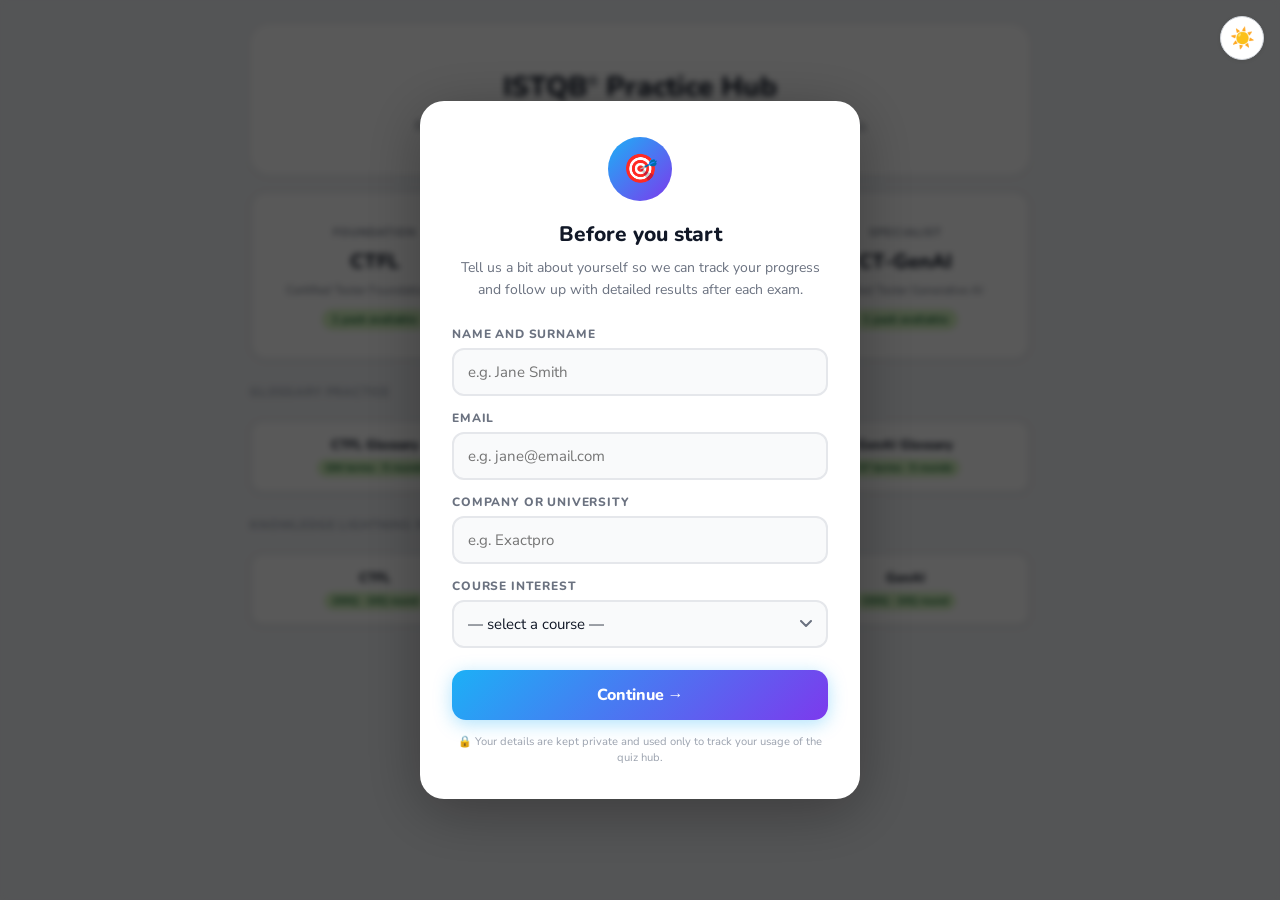
==== commit 0473dc0e: "Update hub heading: 'ISTQB Practice Hub' with new subtitle" ====
--- a/index.html
+++ b/index.html
@@ -17,8 +17,8 @@
 <!-- ══ HUB ══ -->
 <div id="screen-hub" class="screen active">
   <div class="hub-hero">
-    <div class="hub-title">ISTQB<sup class="tm">®</sup> Exam Simulator</div>
-    <div class="hub-sub">Practice for your ISTQB<sup class="tm">®</sup> certification &middot; Timed exam mode &middot; Full review with explanations</div>
+    <div class="hub-title">ISTQB<sup class="tm">®</sup> Practice Hub</div>
+    <div class="hub-sub">Realistic Mock Exams &middot; Glossary Practice &middot; Theory Lightning Rounds</div>
   </div>
   <div class="hub-grid">
     <div class="hub-tile" onclick="showScreen('screen-ctfl-home')">
@@ -63,9 +63,9 @@
       <div class="hub-mini-tile-name">CTFL</div>
       <span class="hub-mini-tile-badge badge-active">200Q &middot; 10Q round</span>
     </div>
-    <div class="hub-mini-tile" onclick="startBlitz('ctai')">
+    <div class="hub-mini-tile" onclick="showScreen('screen-ctai-blitz-version')">
       <div class="hub-mini-tile-name">CT-AI</div>
-      <span class="hub-mini-tile-badge badge-active">200Q &middot; 10Q round</span>
+      <span class="hub-mini-tile-badge badge-active">v 1.0 (200Q) &bull; v 2.0 (200Q)</span>
     </div>
     <div class="hub-mini-tile" onclick="startBlitz('genai')">
       <div class="hub-mini-tile-name">GenAI</div>
@@ -125,6 +125,28 @@
   <div class="pack-section-label">Select an exam pack to begin:</div>
   <div class="pack-grid" style="grid-template-columns:1fr;max-width:220px;">
     <div class="pack-card" onclick="startExamCtfl(1)"><div class="pack-card-title">Pack #1</div></div>
+  </div>
+</div>
+
+
+<!-- ══ CT-AI BLITZ VERSION SELECT ══ -->
+<div id="screen-ctai-blitz-version" class="screen">
+  <div class="page-header">
+    <button class="back-btn" onclick="showScreen('screen-hub')">&#8592; All exams</button>
+    <div class="page-header-title">CT-AI Lightning Round</div>
+  </div>
+  <div class="pack-section-label">Select a syllabus version:</div>
+  <div class="hub-grid" style="grid-template-columns:1fr 1fr;max-width:560px;">
+    <div class="hub-tile" onclick="startBlitz('ctai', 1)">
+      <div class="hub-tile-label">CT-AI Syllabus</div>
+      <div class="hub-tile-name">v1.0</div>
+      <span class="hub-tile-badge badge-active">10Q Round (200Q total)</span>
+    </div>
+    <div class="hub-tile" onclick="startBlitz('ctai', 2)">
+      <div class="hub-tile-label">CT-AI Syllabus</div>
+      <div class="hub-tile-name">v2.0</div>
+      <span class="hub-tile-badge badge-active">10Q Round (200Q total)</span>
+    </div>
   </div>
 </div>
 
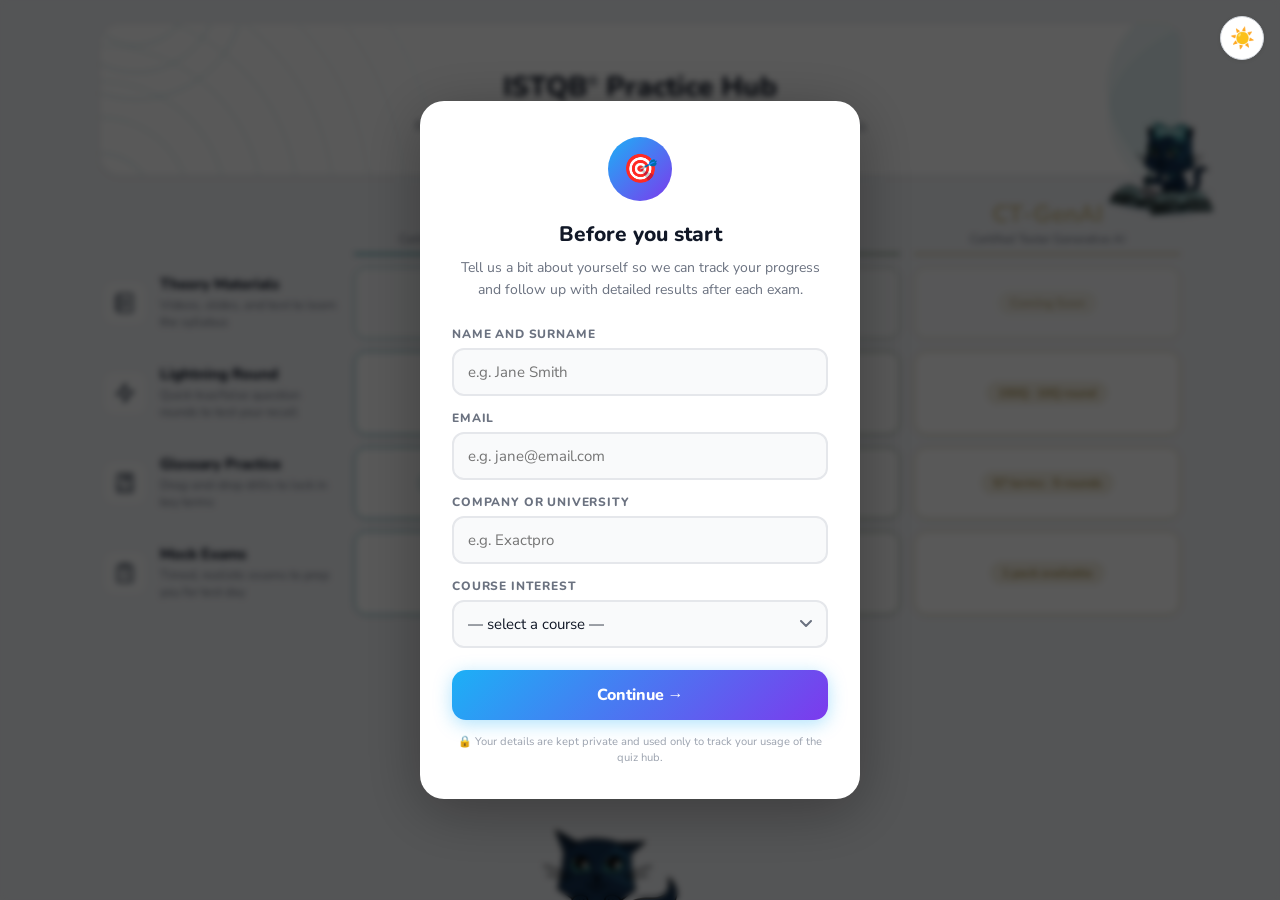
==== commit 17f00143: "Redesign hub as 4x3 matrix with topic colors, icons, cats, and abstract hero background" ====
--- a/index.html
+++ b/index.html
@@ -17,60 +17,220 @@
 <!-- ══ HUB ══ -->
 <div id="screen-hub" class="screen active">
   <div class="hub-hero">
+    <svg class="hub-hero-deco" viewBox="0 0 1200 240" preserveAspectRatio="xMidYMid slice" aria-hidden="true">
+      <defs>
+        <pattern id="hub-dot-grid" patternUnits="userSpaceOnUse" width="14" height="14">
+          <circle cx="3" cy="3" r="1.3" fill="#3f979f"/>
+        </pattern>
+        <radialGradient id="hub-dot-fade" cx="100%" cy="100%" r="100%">
+          <stop offset="0%" stop-color="#000" stop-opacity="1"/>
+          <stop offset="60%" stop-color="#000" stop-opacity=".5"/>
+          <stop offset="100%" stop-color="#000" stop-opacity="0"/>
+        </radialGradient>
+        <mask id="hub-dot-mask">
+          <rect x="980" y="100" width="220" height="160" fill="url(#hub-dot-fade)"/>
+        </mask>
+      </defs>
+
+      <g stroke="#3f979f" fill="none" stroke-width="1.2">
+        <circle cx="0" cy="240" r="60" opacity=".30"/>
+        <circle cx="0" cy="240" r="100" opacity=".28"/>
+        <circle cx="0" cy="240" r="140" opacity=".25"/>
+        <circle cx="0" cy="240" r="180" opacity=".22"/>
+        <circle cx="0" cy="240" r="220" opacity=".20"/>
+        <circle cx="0" cy="240" r="260" opacity=".18"/>
+        <circle cx="0" cy="240" r="300" opacity=".15"/>
+        <circle cx="0" cy="240" r="340" opacity=".12"/>
+        <circle cx="0" cy="240" r="380" opacity=".10"/>
+      </g>
+
+      <g stroke="#3f979f" fill="none" stroke-width="1" opacity=".45">
+        <circle cx="40" cy="0" r="60"/>
+        <circle cx="40" cy="0" r="90"/>
+        <circle cx="40" cy="0" r="120"/>
+      </g>
+
+      <path d="M 1200,0 C 1080,60 1110,160 1180,210 C 1190,225 1200,235 1200,240 L 1200,0 Z" fill="#3f979f" opacity=".10"/>
+      <path d="M 1200,40 C 1080,100 1110,190 1190,235 L 1200,240 L 1200,40 Z" fill="#3f979f" opacity=".08"/>
+
+      <rect x="980" y="100" width="220" height="160" fill="url(#hub-dot-grid)" opacity=".55" mask="url(#hub-dot-mask)"/>
+    </svg>
     <div class="hub-title">ISTQB<sup class="tm">®</sup> Practice Hub</div>
     <div class="hub-sub">Realistic Mock Exams &middot; Glossary Practice &middot; Theory Lightning Rounds</div>
   </div>
-  <div class="hub-grid">
-    <div class="hub-tile" onclick="showScreen('screen-ctfl-home')">
-      <div class="hub-tile-label">Foundation</div>
-      <div class="hub-tile-name">CTFL</div>
-      <div class="hub-tile-desc">Certified Tester Foundation Level</div>
-      <span class="hub-tile-badge badge-active">1 pack available</span>
-    </div>
-    <div class="hub-tile" onclick="showScreen('screen-ctai-version')">
-      <div class="hub-tile-label">Specialist</div>
-      <div class="hub-tile-name">CT-AI</div>
-      <div class="hub-tile-desc">Certified Tester AI Testing</div>
-      <span class="hub-tile-badge badge-active">v 1.0 (1 pack) &bull; v 2.0 (1 pack)</span>
-    </div>
-    <div class="hub-tile" onclick="showScreen('screen-genai-home')">
-      <div class="hub-tile-label">Specialist</div>
-      <div class="hub-tile-name">CT-GenAI</div>
-      <div class="hub-tile-desc">Certified Tester Generative AI</div>
-      <span class="hub-tile-badge badge-active">1 pack available</span>
-    </div>
-  </div>
-
-  <div class="hub-section-label" style="margin-top:8px;">Glossary Practice</div>
-  <div class="hub-mini-row">
-    <div class="hub-mini-tile" onclick="startGlossary()">
-      <div class="hub-mini-tile-name">CTFL Glossary</div>
-      <span class="hub-mini-tile-badge badge-active">184 terms &middot; 5 rounds</span>
-    </div>
-    <div class="hub-mini-tile" onclick="startGlossary('ctai')">
-      <div class="hub-mini-tile-name">CT-AI Glossary</div>
-      <span class="hub-mini-tile-badge badge-active">223 terms &middot; 5 rounds</span>
-    </div>
-    <div class="hub-mini-tile" onclick="startGlossary('genai')">
-      <div class="hub-mini-tile-name">GenAI Glossary</div>
-      <span class="hub-mini-tile-badge badge-active">57 terms &middot; 5 rounds</span>
-    </div>
-  </div>
-
-  <div class="hub-section-label" style="margin-top:8px;">Knowledge Lightning Round</div>
-  <div class="hub-mini-row">
-    <div class="hub-mini-tile" onclick="startBlitz('ctfl')">
-      <div class="hub-mini-tile-name">CTFL</div>
-      <span class="hub-mini-tile-badge badge-active">200Q &middot; 10Q round</span>
-    </div>
-    <div class="hub-mini-tile" onclick="showScreen('screen-ctai-blitz-version')">
-      <div class="hub-mini-tile-name">CT-AI</div>
-      <span class="hub-mini-tile-badge badge-active">v 1.0 (200Q) &bull; v 2.0 (200Q)</span>
-    </div>
-    <div class="hub-mini-tile" onclick="startBlitz('genai')">
-      <div class="hub-mini-tile-name">GenAI</div>
-      <span class="hub-mini-tile-badge badge-active">150Q &middot; 10Q round</span>
-    </div>
+  <div class="hub-matrix">
+
+    <!-- Lucide icon library (inline SVG <symbol>) -->
+    <svg width="0" height="0" style="position:absolute" aria-hidden="true">
+      <defs>
+        <symbol id="lc-notebook" viewBox="0 0 24 24" fill="none" stroke="currentColor" stroke-width="2" stroke-linecap="round" stroke-linejoin="round">
+          <path d="M2 6h4"/><path d="M2 10h4"/><path d="M2 14h4"/><path d="M2 18h4"/>
+          <rect width="16" height="20" x="4" y="2" rx="2"/>
+          <path d="M9.5 8h5"/><path d="M9.5 12H16"/><path d="M9.5 16H14"/>
+        </symbol>
+        <symbol id="lc-zap" viewBox="0 0 24 24" fill="none" stroke="currentColor" stroke-width="2" stroke-linecap="round" stroke-linejoin="round">
+          <path d="M13 2 3 14h9l-1 8 10-12h-9l1-8z"/>
+        </symbol>
+        <symbol id="lc-book" viewBox="0 0 24 24" fill="none" stroke="currentColor" stroke-width="2" stroke-linecap="round" stroke-linejoin="round">
+          <path d="M10 2v8l3-3 3 3V2"/>
+          <path d="M4 19.5v-15A2.5 2.5 0 0 1 6.5 2H19a1 1 0 0 1 1 1v18a1 1 0 0 1-1 1H6.5a1 1 0 0 1 0-5H20"/>
+        </symbol>
+        <symbol id="lc-clipboard" viewBox="0 0 24 24" fill="none" stroke="currentColor" stroke-width="2" stroke-linecap="round" stroke-linejoin="round">
+          <rect width="8" height="4" x="8" y="2" rx="1" ry="1"/>
+          <path d="M16 4h2a2 2 0 0 1 2 2v14a2 2 0 0 1-2 2H6a2 2 0 0 1-2-2V6a2 2 0 0 1 2-2h2"/>
+          <path d="M12 11h4"/><path d="M12 16h4"/>
+          <path d="M8 11h.01"/><path d="M8 16h.01"/>
+        </symbol>
+        <symbol id="lc-award" viewBox="0 0 24 24" fill="none" stroke="currentColor" stroke-width="2" stroke-linecap="round" stroke-linejoin="round">
+          <path d="m15.477 12.89 1.515 8.526a.5.5 0 0 1-.81.47l-3.58-2.687a1 1 0 0 0-1.197 0l-3.586 2.686a.5.5 0 0 1-.81-.469l1.514-8.526"/>
+          <circle cx="12" cy="8" r="6"/>
+        </symbol>
+        <symbol id="lc-brain" viewBox="0 0 24 24" fill="none" stroke="currentColor" stroke-width="2" stroke-linecap="round" stroke-linejoin="round">
+          <path d="M12 18V5"/>
+          <path d="M15 13a4.17 4.17 0 0 1-3-4 4.17 4.17 0 0 1-3 4"/>
+          <path d="M17.598 6.5A3 3 0 1 0 12 5a3 3 0 1 0-5.598 1.5"/>
+          <path d="M17.997 5.125a4 4 0 0 1 2.526 5.77"/>
+          <path d="M18 18a4 4 0 0 0 2-7.464"/>
+          <path d="M19.967 17.483A4 4 0 1 1 12 18a4 4 0 1 1-7.967-.517"/>
+          <path d="M6 18a4 4 0 0 1-2-7.464"/>
+          <path d="M6.003 5.125a4 4 0 0 0-2.526 5.77"/>
+        </symbol>
+        <symbol id="lc-sparkles" viewBox="0 0 24 24" fill="none" stroke="currentColor" stroke-width="2" stroke-linecap="round" stroke-linejoin="round">
+          <path d="m12 3-1.912 5.813a2 2 0 0 1-1.275 1.275L3 12l5.813 1.912a2 2 0 0 1 1.275 1.275L12 21l1.912-5.813a2 2 0 0 1 1.275-1.275L21 12l-5.813-1.912a2 2 0 0 1-1.275-1.275L12 3Z"/>
+          <path d="M5 3v4"/><path d="M19 17v4"/>
+          <path d="M3 5h4"/><path d="M17 19h4"/>
+        </symbol>
+        <symbol id="lc-user" viewBox="0 0 24 24" fill="none" stroke="currentColor" stroke-width="2" stroke-linecap="round" stroke-linejoin="round">
+          <path d="M19 21v-2a4 4 0 0 0-4-4H9a4 4 0 0 0-4 4v2"/>
+          <circle cx="12" cy="7" r="4"/>
+        </symbol>
+      </defs>
+    </svg>
+
+    <div class="hub-mx-corner"></div>
+    <div class="hub-mx-col-card" data-topic="ctfl">
+      <div class="hub-mx-col-card-top">
+        <span class="hub-mx-col-card-label">Foundation</span>
+      </div>
+      <div class="hub-mx-col-card-icon"><svg><use href="#lc-award"/></svg></div>
+      <div class="hub-mx-col-card-name">CTFL</div>
+      <div class="hub-mx-col-card-desc">Certified Tester Foundation Level</div>
+      <span class="hub-mx-col-card-badge">&bull; 1 pack available</span>
+    </div>
+    <div class="hub-mx-col-card" data-topic="ctai">
+      <div class="hub-mx-col-card-top">
+        <span class="hub-mx-col-card-label">Specialist</span>
+      </div>
+      <div class="hub-mx-col-card-icon"><svg><use href="#lc-brain"/></svg></div>
+      <div class="hub-mx-col-card-name">CT-AI</div>
+      <div class="hub-mx-col-card-desc">Certified Tester AI Testing</div>
+      <span class="hub-mx-col-card-badge">&bull; v1.0 (1 pack) &bull; v2.0 (1 pack)</span>
+    </div>
+    <div class="hub-mx-col-card" data-topic="genai">
+      <img class="hub-mx-cat-genai" src="images/GenAIDesignWebsite-08.png" alt="">
+      <div class="hub-mx-col-card-top">
+        <span class="hub-mx-col-card-label">Specialist</span>
+      </div>
+      <div class="hub-mx-col-card-icon"><svg><use href="#lc-sparkles"/></svg></div>
+      <div class="hub-mx-col-card-name">CT-GenAI</div>
+      <div class="hub-mx-col-card-desc">Certified Tester Generative AI</div>
+      <span class="hub-mx-col-card-badge">&bull; 1 pack available</span>
+    </div>
+
+    <div class="hub-mx-row">
+    <div class="hub-mx-section">
+      <span class="hub-mx-row-icon"><svg><use href="#lc-notebook"/></svg></span>
+      <div>
+        <div class="hub-mx-row-name">Theory Materials</div>
+        <div class="hub-mx-row-desc">Videos, slides, and text to learn the syllabus</div>
+      </div>
+    </div>
+    <div class="hub-mx-cell coming-soon" data-topic="ctfl">
+      <span class="hub-mx-cell-icon"><svg><use href="#lc-notebook"/></svg></span>
+      <span class="hub-mx-cell-badge badge-soon">Coming Soon</span>
+    </div>
+    <div class="hub-mx-cell coming-soon" data-topic="ctai">
+      <span class="hub-mx-cell-icon"><svg><use href="#lc-notebook"/></svg></span>
+      <span class="hub-mx-cell-badge badge-soon">Coming Soon</span>
+    </div>
+    <div class="hub-mx-cell coming-soon" data-topic="genai">
+      <span class="hub-mx-cell-icon"><svg><use href="#lc-notebook"/></svg></span>
+      <span class="hub-mx-cell-badge badge-soon">Coming Soon</span>
+    </div>
+    </div>
+
+    <div class="hub-mx-row">
+    <div class="hub-mx-section">
+      <span class="hub-mx-row-icon"><svg><use href="#lc-zap"/></svg></span>
+      <div>
+        <div class="hub-mx-row-name">Lightning Round</div>
+        <div class="hub-mx-row-desc">Quick true/false question rounds to test your recall</div>
+      </div>
+    </div>
+    <div class="hub-mx-cell" data-topic="ctfl" onclick="startBlitz('ctfl')">
+      <span class="hub-mx-cell-icon"><svg><use href="#lc-zap"/></svg></span>
+      <span class="hub-mx-cell-badge badge-active">200Q &middot; 10Q round</span>
+    </div>
+    <div class="hub-mx-cell" data-topic="ctai" onclick="showScreen('screen-ctai-blitz-version')">
+      <span class="hub-mx-cell-icon"><svg><use href="#lc-zap"/></svg></span>
+      <span class="hub-mx-cell-badge-pair">
+        <span class="hub-mx-cell-badge badge-active">v 1.0 (200Q)</span>
+        <span class="hub-mx-cell-badge badge-active">v 2.0 (200Q)</span>
+      </span>
+    </div>
+    <div class="hub-mx-cell" data-topic="genai" onclick="startBlitz('genai')">
+      <span class="hub-mx-cell-icon"><svg><use href="#lc-zap"/></svg></span>
+      <span class="hub-mx-cell-badge badge-active">150Q &middot; 10Q round</span>
+    </div>
+    </div>
+
+    <div class="hub-mx-row">
+    <div class="hub-mx-section">
+      <span class="hub-mx-row-icon"><svg><use href="#lc-book"/></svg></span>
+      <div>
+        <div class="hub-mx-row-name">Glossary Practice</div>
+        <div class="hub-mx-row-desc">Drag-and-drop drills to lock in key terms</div>
+      </div>
+    </div>
+    <div class="hub-mx-cell" data-topic="ctfl" onclick="startGlossary()">
+      <span class="hub-mx-cell-icon"><svg><use href="#lc-book"/></svg></span>
+      <span class="hub-mx-cell-badge badge-active">184 terms &middot; 5 rounds</span>
+    </div>
+    <div class="hub-mx-cell" data-topic="ctai" onclick="startGlossary('ctai')">
+      <span class="hub-mx-cell-icon"><svg><use href="#lc-book"/></svg></span>
+      <span class="hub-mx-cell-badge badge-active">223 terms &middot; 5 rounds</span>
+    </div>
+    <div class="hub-mx-cell" data-topic="genai" onclick="startGlossary('genai')">
+      <span class="hub-mx-cell-icon"><svg><use href="#lc-book"/></svg></span>
+      <span class="hub-mx-cell-badge badge-active">57 terms &middot; 5 rounds</span>
+    </div>
+    </div>
+
+    <div class="hub-mx-row">
+    <div class="hub-mx-section">
+      <span class="hub-mx-row-icon"><svg><use href="#lc-clipboard"/></svg></span>
+      <div>
+        <div class="hub-mx-row-name">Mock Exams</div>
+        <div class="hub-mx-row-desc">Timed, realistic exams to prep you for test day</div>
+      </div>
+    </div>
+    <div class="hub-mx-cell" data-topic="ctfl" onclick="showScreen('screen-ctfl-home')">
+      <span class="hub-mx-cell-icon"><svg><use href="#lc-clipboard"/></svg></span>
+      <span class="hub-mx-cell-badge badge-active">1 pack available</span>
+    </div>
+    <div class="hub-mx-cell" data-topic="ctai" onclick="showScreen('screen-ctai-version')">
+      <span class="hub-mx-cell-icon"><svg><use href="#lc-clipboard"/></svg></span>
+      <span class="hub-mx-cell-badge-pair">
+        <span class="hub-mx-cell-badge badge-active">v 1.0 (1 pack)</span>
+        <span class="hub-mx-cell-badge badge-active">v 2.0 (1 pack)</span>
+      </span>
+    </div>
+    <div class="hub-mx-cell" data-topic="genai" onclick="showScreen('screen-genai-home')">
+      <span class="hub-mx-cell-icon"><svg><use href="#lc-clipboard"/></svg></span>
+      <span class="hub-mx-cell-badge badge-active">1 pack available</span>
+    </div>
+    </div>
+
   </div>
 
 </div>
@@ -95,7 +255,7 @@
 
 <!-- ══ GENAI HOME ══ -->
 <div id="screen-genai-home" class="screen">
-  <div class="page-header">
+  <div class="page-header" data-topic="genai">
     <button class="back-btn" onclick="showScreen('screen-hub')">&#8592; All exams</button>
     <div class="page-header-title">CT-GenAI Exam Simulator</div>
   </div>
@@ -113,7 +273,7 @@
 
 <!-- ══ CTFL HOME ══ -->
 <div id="screen-ctfl-home" class="screen">
-  <div class="page-header">
+  <div class="page-header" data-topic="ctfl">
     <button class="back-btn" onclick="showScreen('screen-hub')">&#8592; All exams</button>
     <div class="page-header-title">CTFL Exam Simulator</div>
   </div>
@@ -131,18 +291,18 @@
 
 <!-- ══ CT-AI BLITZ VERSION SELECT ══ -->
 <div id="screen-ctai-blitz-version" class="screen">
-  <div class="page-header">
+  <div class="page-header" data-topic="ctai">
     <button class="back-btn" onclick="showScreen('screen-hub')">&#8592; All exams</button>
     <div class="page-header-title">CT-AI Lightning Round</div>
   </div>
   <div class="pack-section-label">Select a syllabus version:</div>
   <div class="hub-grid" style="grid-template-columns:1fr 1fr;max-width:560px;">
-    <div class="hub-tile" onclick="startBlitz('ctai', 1)">
+    <div class="hub-tile" data-topic="ctai" onclick="startBlitz('ctai', 1)">
       <div class="hub-tile-label">CT-AI Syllabus</div>
       <div class="hub-tile-name">v1.0</div>
       <span class="hub-tile-badge badge-active">10Q Round (200Q total)</span>
     </div>
-    <div class="hub-tile" onclick="startBlitz('ctai', 2)">
+    <div class="hub-tile" data-topic="ctai" onclick="startBlitz('ctai', 2)">
       <div class="hub-tile-label">CT-AI Syllabus</div>
       <div class="hub-tile-name">v2.0</div>
       <span class="hub-tile-badge badge-active">10Q Round (200Q total)</span>
@@ -153,18 +313,18 @@
 
 <!-- ══ CT-AI VERSION SELECT ══ -->
 <div id="screen-ctai-version" class="screen">
-  <div class="page-header">
+  <div class="page-header" data-topic="ctai">
     <button class="back-btn" onclick="showScreen('screen-hub')">&#8592; All exams</button>
     <div class="page-header-title">CT-AI Exam Simulator</div>
   </div>
   <div class="pack-section-label">Select a syllabus version:</div>
   <div class="hub-grid" style="grid-template-columns:1fr 1fr;max-width:560px;">
-    <div class="hub-tile" onclick="showScreen('screen-ctai-home')">
+    <div class="hub-tile" data-topic="ctai" onclick="showScreen('screen-ctai-home')">
       <div class="hub-tile-label">CT-AI Syllabus</div>
       <div class="hub-tile-name">v1.0</div>
       <span class="hub-tile-badge badge-active">1 pack available</span>
     </div>
-    <div class="hub-tile" onclick="showScreen('screen-ctai-home-v2')">
+    <div class="hub-tile" data-topic="ctai" onclick="showScreen('screen-ctai-home-v2')">
       <div class="hub-tile-label">CT-AI Syllabus</div>
       <div class="hub-tile-name">v2.0</div>
       <span class="hub-tile-badge badge-active">1 pack available</span>
@@ -175,7 +335,7 @@
 
 <!-- ══ CT-AI HOME (v1.0) ══ -->
 <div id="screen-ctai-home" class="screen">
-  <div class="page-header">
+  <div class="page-header" data-topic="ctai">
     <button class="back-btn" onclick="showScreen('screen-ctai-version')">&#8592; Versions</button>
     <div class="page-header-title">CT-AI Exam Simulator &middot; Syllabus v1.0</div>
   </div>
@@ -193,7 +353,7 @@
 
 <!-- ══ CT-AI HOME (v2.0) ══ -->
 <div id="screen-ctai-home-v2" class="screen">
-  <div class="page-header">
+  <div class="page-header" data-topic="ctai">
     <button class="back-btn" onclick="showScreen('screen-ctai-version')">&#8592; Versions</button>
     <div class="page-header-title">CT-AI Exam Simulator &middot; Syllabus v2.0</div>
   </div>
@@ -211,7 +371,7 @@
 
 <!-- ══ GLOSSARY GAME ══ -->
 <div id="screen-glossary" class="screen">
-  <div class="gloss-header">
+  <div class="gloss-header" id="gloss-page-header">
     <button class="back-btn" onclick="showScreen('screen-hub')">&#8592; All exams</button>
     <div class="page-header-title">CTFL Glossary Practice</div>
     <span class="gloss-round-badge" id="gloss-round-badge">Round 1 of 5</span>
@@ -238,13 +398,14 @@
 
 <div id="screen-glossary-results" class="screen">
   <div class="gloss-results-hero">
+    <div class="results-mini-title" id="gloss-results-title"><span class="results-topic-icon" id="gloss-results-topic-icon"></span><span id="gloss-results-title-text"></span></div>
     <div class="gloss-final-pct" id="gloss-final-pct">0%</div>
     <div class="gloss-final-detail" id="gloss-final-detail"></div>
   </div>
   <div class="results-actions-grid">
     <button class="btn-action btn-blue" onclick="viewLastAttempt('glossary')">View details</button>
     <button class="btn-action btn-blue" onclick="startGlossary(glossCurrentPool)">Play again</button>
-    <button class="btn-action btn-gray" onclick="openProfile()">Profile</button>
+    <button class="btn-action btn-gray btn-with-icon" onclick="openProfile()"><svg class="btn-icon" viewBox="0 0 24 24"><use href="#lc-user"/></svg>Profile</button>
     <button class="btn-action btn-gray" onclick="showScreen('screen-hub')">Back to hub</button>
   </div>
 </div>
@@ -252,7 +413,7 @@
 
 <!-- ══ BLITZ GAME ══ -->
 <div id="screen-blitz" class="screen">
-  <div class="blitz-header">
+  <div class="blitz-header" id="blitz-page-header">
     <button class="back-btn" onclick="showScreen('screen-hub')">&#8592; Hub</button>
     <div class="page-header-title" id="blitz-title">CTFL Knowledge Blitz</div>
     <span class="gloss-round-badge" id="blitz-round-badge">Q 1 of 10</span>
@@ -271,13 +432,14 @@
 
 <div id="screen-blitz-results" class="screen">
   <div class="blitz-results-hero">
+    <div class="results-mini-title" id="blitz-results-title"><span class="results-topic-icon" id="blitz-results-topic-icon"></span><span id="blitz-results-title-text"></span></div>
     <div class="blitz-final-pct" id="blitz-final-pct">0%</div>
     <div class="blitz-final-detail" id="blitz-final-detail"></div>
   </div>
   <div class="results-actions-grid">
     <button class="btn-action btn-blue" onclick="viewLastAttempt('blitz')">View details</button>
     <button class="btn-action btn-blue" onclick="startBlitz(blitzCurrentPool)">Play again</button>
-    <button class="btn-action btn-gray" onclick="openProfile()">Profile</button>
+    <button class="btn-action btn-gray btn-with-icon" onclick="openProfile()"><svg class="btn-icon" viewBox="0 0 24 24"><use href="#lc-user"/></svg>Profile</button>
     <button class="btn-action btn-gray" onclick="showScreen('screen-hub')">Back to hub</button>
   </div>
 </div>
@@ -327,7 +489,7 @@
     <div class="results-top-bar">
       <button class="back-btn" onclick="showScreen(currentMode==='ctai'?'screen-ctai-home':currentMode==='ctfl'?'screen-ctfl-home':'screen-genai-home')">&#8592; Back to packs</button>
     </div>
-    <div class="results-title">Your results</div>
+    <div class="results-title"><span class="results-topic-icon" id="results-topic-icon"></span>Your results</div>
     <div class="score-ring" id="score-ring"><div class="score-inner"><div class="score-pct" id="score-pct">0%</div><div class="score-sub-lbl">score</div></div></div>
     <div class="verdict" id="verdict"></div>
     <div style="font-size:14px;color:var(--text3);margin-top:4px;" id="result-sub"></div>
@@ -347,7 +509,7 @@
     </select>
     <button class="btn-action btn-blue" onclick="startExam(currentPack)">Retake exam</button>
     <button class="btn-action btn-blue" onclick="downloadResultsPdf()">⬇ Download PDF</button>
-    <button class="btn-action btn-gray" onclick="openProfile()">Profile</button>
+    <button class="btn-action btn-gray btn-with-icon" onclick="openProfile()"><svg class="btn-icon" viewBox="0 0 24 24"><use href="#lc-user"/></svg>Profile</button>
     <button class="btn-action btn-gray" onclick="showScreen('screen-hub')">Hub</button>
   </div>
   <div class="review-card" id="review-card"></div>
@@ -493,6 +655,7 @@
   </div>
 </div>
 
+<img class="cat-th2-peek" src="images/th2CatInteresting.png" alt="">
 <script src="data.js"></script>
 <script src="app.js"></script>
 </body>
--- a/styles.css
+++ b/styles.css
@@ -53,8 +53,9 @@
 *{box-sizing:border-box;margin:0;padding:0;}
 sup.tm{font-size:.5em;vertical-align:super;line-height:0;font-weight:600;}
 body{font-family:'Nunito Sans',sans-serif;background:var(--bg);color:var(--text1);min-height:100vh;display:flex;justify-content:center;padding:24px 16px 80px;transition:background .25s,color .25s;}
-#app{width:100%;max-width:780px;display:flex;flex-direction:column;gap:1rem;}
-.screen{display:none;flex-direction:column;gap:1rem;}
+#app{width:100%;max-width:1080px;display:flex;flex-direction:column;gap:1rem;align-items:stretch;}
+.screen{display:none;flex-direction:column;gap:1rem;width:100%;max-width:780px;align-self:center;}
+#screen-hub{max-width:none;}
 .screen.active{display:flex;}
 
 /* ── DARK/LIGHT TOGGLE (fixed top-right) ── */
@@ -135,7 +136,23 @@
   transition:border-color .12s,transform .12s;
 }
 .attempt-item.clickable{cursor:pointer;}
-.attempt-item.clickable:hover{border-color:var(--blue);transform:translateY(-1px);}
+.attempt-item.clickable:hover{transform:translateY(-1px);}
+.attempt-item[data-topic="ctfl"]{border-color:#3f979f;}
+.attempt-item[data-topic="ctai"]{border-color:#81977c;}
+.attempt-item[data-topic="genai"]{border-color:#D5C79E;}
+.attempt-item[data-topic="ctfl"].clickable:hover{border-color:#3f979f;}
+.attempt-item[data-topic="ctai"].clickable:hover{border-color:#81977c;}
+.attempt-item[data-topic="genai"].clickable:hover{border-color:#D5C79E;}
+.attempt-topic-icon{
+  flex-shrink:0;
+  width:36px;height:36px;border-radius:8px;
+  display:flex;align-items:center;justify-content:center;
+  background:var(--surface2);
+}
+.attempt-topic-icon svg{width:20px;height:20px;}
+.attempt-topic-icon[data-topic="ctfl"]{color:#3f979f;}
+.attempt-topic-icon[data-topic="ctai"]{color:#5d7559;}
+.attempt-topic-icon[data-topic="genai"]{color:#a68d4f;}
 .attempt-meta{flex:1;min-width:0;}
 .attempt-type{
   font-family:'Nunito',sans-serif;font-size:14px;font-weight:800;
@@ -155,23 +172,214 @@
 .attempt-verdict.fail{color:var(--red);}
 
 /* ── HUB (root home) ── */
-.hub-hero{background:var(--surface);border-radius:20px;padding:44px 32px 36px;text-align:center;box-shadow:var(--shadow);}
+.hub-hero{
+  background:var(--surface);
+  border-radius:20px;
+  padding:44px 32px 36px;
+  text-align:center;
+  box-shadow:var(--shadow);
+  position:relative;
+  overflow:hidden;
+}
+.hub-hero-deco{
+  position:absolute;
+  inset:0;
+  width:100%;height:100%;
+  pointer-events:none;
+}
+.hub-hero .hub-title,.hub-hero .hub-sub{position:relative;}
 .hub-title{font-family:'Nunito',sans-serif;font-size:28px;font-weight:800;color:var(--text1);margin-bottom:8px;}
 .hub-sub{color:var(--text3);font-size:15px;line-height:1.65;}
 .hub-grid{display:grid;grid-template-columns:repeat(3,1fr);gap:16px;}
-.hub-tile{background:var(--surface);border-radius:16px;padding:32px 16px 28px;text-align:center;cursor:pointer;border:2.5px solid var(--border);transition:border-color .15s,box-shadow .15s,transform .12s,opacity .15s;box-shadow:var(--shadow-sm);}
+.hub-tile{background:var(--surface);border-radius:16px;padding:32px 16px 28px;text-align:center;cursor:pointer;border:1.5px solid var(--border);transition:border-color .15s,box-shadow .15s,transform .12s,opacity .15s;box-shadow:var(--shadow-sm);}
 .hub-tile:hover{border-color:var(--blue);box-shadow:0 4px 20px rgba(28,176,246,.18);transform:translateY(-2px);}
+.hub-tile[data-topic="ctfl"]{border-color:#3f979f;}
+.hub-tile[data-topic="ctai"]{border-color:#81977c;}
+.hub-tile[data-topic="genai"]{border-color:#D5C79E;}
+.hub-tile[data-topic="ctfl"]:hover{border-color:#3f979f;box-shadow:0 4px 20px rgba(63,151,159,.35);}
+.hub-tile[data-topic="ctai"]:hover{border-color:#81977c;box-shadow:0 4px 20px rgba(129,151,124,.35);}
+.hub-tile[data-topic="genai"]:hover{border-color:#D5C79E;box-shadow:0 4px 20px rgba(213,199,158,.45);}
 .hub-tile.inactive{opacity:.55;cursor:pointer;}
 .hub-tile.inactive:hover{border-color:var(--text4);box-shadow:none;transform:none;}
 .hub-tile-label{font-size:11px;font-weight:700;text-transform:uppercase;letter-spacing:.09em;color:var(--text3);margin-bottom:8px;}
 .hub-tile-name{font-family:'Nunito',sans-serif;font-size:20px;font-weight:800;color:var(--text1);}
 .hub-tile-desc{font-size:12px;color:var(--text3);margin-top:6px;line-height:1.5;}
 .hub-tile-badge{display:inline-block;margin-top:10px;padding:3px 10px;border-radius:99px;font-size:11px;font-weight:700;}
+.hub-tile[data-topic="ctfl"] .hub-tile-badge{background:rgba(63,151,159,.15);color:#3f979f;}
+.hub-tile[data-topic="ctai"] .hub-tile-badge{background:rgba(129,151,124,.18);color:#5d7559;}
+.hub-tile[data-topic="genai"] .hub-tile-badge{background:rgba(213,199,158,.30);color:#a68d4f;}
 .badge-active{background:var(--green-bg);color:var(--green-text);}
 .badge-soon{background:var(--amber-bg);color:var(--amber-text);}
 
+/* ── HUB MATRIX (left desc col + 3 topics × N sections) ── */
+.hub-matrix{
+  display:grid;
+  grid-template-columns:240px repeat(3, 1fr);
+  gap:12px 14px;
+  align-items:stretch;
+  margin-top:4px;
+}
+.hub-mx-corner{
+  display:flex;align-items:center;justify-content:center;
+  overflow:hidden;
+}
+.hub-mx-corner-cat{
+  width:100%;
+  max-width:220px;
+  height:auto;
+  display:block;
+  pointer-events:none;
+}
+
+/* Course summary cards in the header row */
+.hub-mx-col-card{
+  position:relative;
+  background:transparent;
+  border:none;
+  border-bottom:2.5px solid var(--border);
+  border-radius:0;
+  padding:6px 10px 4px;
+  text-align:center;
+  display:flex;flex-direction:column;align-items:center;justify-content:center;
+}
+.hub-mx-col-card[data-topic="ctfl"]{border-bottom-color:#3f979f;}
+.hub-mx-col-card[data-topic="ctai"]{border-bottom-color:#81977c;}
+.hub-mx-col-card[data-topic="genai"]{border-bottom-color:#D5C79E;}
+.hub-mx-col-card-top{display:none;}
+.hub-mx-col-card-label{display:none;}
+.hub-mx-col-card-icon{
+  display:none;
+  width:56px;height:56px;border-radius:50%;
+  align-items:center;justify-content:center;
+  background:var(--surface2);
+  margin-bottom:8px;
+}
+.hub-mx-col-card-icon svg{width:30px;height:30px;}
+.hub-mx-col-card[data-topic="ctfl"] .hub-mx-col-card-icon{color:#3f979f;background:rgba(63,151,159,.12);}
+.hub-mx-col-card[data-topic="ctai"] .hub-mx-col-card-icon{color:#5d7559;background:rgba(129,151,124,.15);}
+.hub-mx-col-card[data-topic="genai"] .hub-mx-col-card-icon{color:#a68d4f;background:rgba(213,199,158,.28);}
+.hub-mx-col-card-name{
+  font-family:'Nunito',sans-serif;font-size:24px;font-weight:800;color:var(--text1);
+  line-height:1.1;
+}
+.hub-mx-col-card[data-topic="ctfl"] .hub-mx-col-card-name{color:#3f979f;}
+.hub-mx-col-card[data-topic="ctai"] .hub-mx-col-card-name{color:#81977c;}
+.hub-mx-col-card[data-topic="genai"] .hub-mx-col-card-name{color:#D5C79E;}
+.hub-mx-col-card-desc{
+  font-size:12px;color:var(--text3);margin-top:4px;line-height:1.45;
+}
+.hub-mx-col-card-badge{display:none;}
+
+/* GenAI cat image inside CT-GenAI card */
+.hub-mx-cat-genai{
+  position:absolute;
+  right:-40px;bottom:20px;
+  width:120px;height:auto;
+  opacity:1;
+  pointer-events:none;
+  z-index:2;
+}
+.hub-mx-col-card[data-topic="genai"]>*:not(.hub-mx-cat-genai){position:relative;z-index:1;}
+
+/* th2 cat peeking from bottom */
+.cat-th2-peek{
+  position:fixed;
+  left:max(24px, calc(50% - 100px));bottom:0;
+  width:140px;height:auto;
+  pointer-events:none;
+  z-index:5;
+  transform:translateY(8%);
+  display:none;
+}
+body:has(#screen-hub.active) .cat-th2-peek{display:block;}
+@media (max-width:880px){
+  .cat-th2-peek{width:100px;left:8px;}
+}
+.hub-mx-row{display:contents;}
+.hub-mx-row:has(.hub-mx-section:hover) .hub-mx-cell{
+  transform:translateY(-2px);
+  box-shadow:0 4px 18px rgba(0,0,0,.10);
+}
+.hub-mx-row:has(.hub-mx-section:hover) .hub-mx-cell[data-topic="ctfl"]{border-color:#3f979f;}
+.hub-mx-row:has(.hub-mx-section:hover) .hub-mx-cell[data-topic="ctai"]{border-color:#81977c;}
+.hub-mx-row:has(.hub-mx-section:hover) .hub-mx-cell[data-topic="genai"]{border-color:#D5C79E;}
+
+.hub-mx-section{
+  display:flex;align-items:center;gap:14px;
+  padding:8px 4px;
+  cursor:default;
+}
+.hub-mx-row-icon{
+  flex-shrink:0;
+  width:42px;height:42px;border-radius:10px;
+  display:flex;align-items:center;justify-content:center;
+  background:var(--surface2);
+  color:var(--text2);
+}
+.hub-mx-row-icon svg{width:22px;height:22px;}
+.hub-mx-row-name{font-family:'Nunito',sans-serif;font-size:15px;font-weight:800;color:var(--text1);line-height:1.2;}
+.hub-mx-row-desc{font-size:12.5px;color:var(--text3);line-height:1.4;margin-top:3px;}
+
+.hub-mx-cell{
+  display:flex;align-items:center;justify-content:center;gap:14px;
+  background:var(--surface);
+  border:1.5px solid var(--border);
+  border-radius:12px;
+  padding:14px 16px;
+  cursor:pointer;
+  transition:transform .12s, box-shadow .15s, border-color .15s;
+  box-shadow:var(--shadow-sm);
+  min-height:72px;
+}
+.hub-mx-cell:not(.coming-soon):hover{
+  transform:translateY(-2px);
+  box-shadow:0 4px 18px rgba(0,0,0,.10);
+}
+.hub-mx-cell[data-topic="ctfl"]{border-color:#3f979f;}
+.hub-mx-cell[data-topic="ctai"]{border-color:#81977c;}
+.hub-mx-cell[data-topic="genai"]{border-color:#D5C79E;}
+.hub-mx-cell[data-topic="ctfl"]:not(.coming-soon):hover{border-color:#3f979f;}
+.hub-mx-cell[data-topic="ctai"]:not(.coming-soon):hover{border-color:#81977c;}
+.hub-mx-cell[data-topic="genai"]:not(.coming-soon):hover{border-color:#D5C79E;}
+.hub-mx-cell.coming-soon{cursor:default;opacity:.65;}
+
+.hub-mx-cell-icon{
+  display:none;
+  flex-shrink:0;
+  width:40px;height:40px;border-radius:8px;
+  align-items:center;justify-content:center;
+  background:var(--surface2);
+}
+.hub-mx-cell-icon svg{width:22px;height:22px;}
+.hub-mx-cell[data-topic="ctfl"] .hub-mx-cell-icon{color:#3f979f;}
+.hub-mx-cell[data-topic="ctai"] .hub-mx-cell-icon{color:#5d7559;}
+.hub-mx-cell[data-topic="genai"] .hub-mx-cell-icon{color:#a68d4f;}
+.hub-mx-cell.coming-soon .hub-mx-cell-icon{color:var(--text3);}
+
+.hub-mx-cell-badge{
+  padding:4px 12px;border-radius:99px;
+  font-size:12px;font-weight:700;
+  white-space:nowrap;
+}
+.hub-mx-cell-badge-pair{
+  display:inline-flex;flex-direction:column;align-items:center;gap:6px;
+}
+.hub-mx-cell[data-topic="ctfl"] .hub-mx-cell-badge{background:rgba(63,151,159,.15);color:#3f979f;}
+.hub-mx-cell[data-topic="ctai"] .hub-mx-cell-badge{background:rgba(129,151,124,.18);color:#5d7559;}
+.hub-mx-cell[data-topic="genai"] .hub-mx-cell-badge{background:rgba(213,199,158,.30);color:#a68d4f;}
+
+@media (max-width:880px){
+  .hub-matrix{grid-template-columns:1fr;}
+  .hub-mx-corner,.hub-mx-col-card{display:none;}
+  .hub-mx-section{padding-top:14px;}
+  .hub-mx-cell{margin-bottom:0;}
+}
+
 /* ── GENAI HOME (pack selector) ── */
-.page-header{background:var(--surface);border-radius:16px;padding:20px 22px;display:flex;align-items:center;gap:14px;box-shadow:var(--shadow-sm);}
+.page-header{background:var(--surface);border-radius:16px;padding:20px 22px;display:flex;align-items:center;gap:14px;box-shadow:var(--shadow-sm);border-bottom:5px solid transparent;}
+.page-header[data-topic="ctfl"],.gloss-header[data-topic="ctfl"],.blitz-header[data-topic="ctfl"]{border-bottom:5px solid #3f979f;}
+.page-header[data-topic="ctai"],.gloss-header[data-topic="ctai"],.blitz-header[data-topic="ctai"]{border-bottom:5px solid #81977c;}
+.page-header[data-topic="genai"],.gloss-header[data-topic="genai"],.blitz-header[data-topic="genai"]{border-bottom:5px solid #D5C79E;}
 .back-btn{padding:7px 14px;border:1.5px solid var(--border2);border-radius:10px;background:transparent;color:var(--text2);font-family:'Nunito',sans-serif;font-size:13px;font-weight:700;cursor:pointer;transition:border-color .12s,background .12s;white-space:nowrap;}
 .back-btn:hover{border-color:var(--blue);background:var(--blue-bg);}
 .page-header-title{font-family:'Nunito',sans-serif;font-size:17px;font-weight:800;color:var(--text1);flex:1;}
@@ -258,6 +466,8 @@
 .review-controls{background:var(--surface);border-radius:14px;padding:13px 18px;display:flex;gap:8px;align-items:center;flex-wrap:wrap;box-shadow:var(--shadow-sm);}
 .review-controls select{flex:1;min-width:150px;padding:9px 12px;border:2px solid var(--border);border-radius:10px;font-family:'Nunito Sans',sans-serif;font-size:14px;font-weight:600;color:var(--text1);background:var(--surface);outline:none;}
 .btn-action{padding:9px 16px;border-radius:10px;border:none;font-family:'Nunito',sans-serif;font-weight:800;font-size:13px;cursor:pointer;white-space:nowrap;}
+.btn-with-icon{display:inline-flex;align-items:center;justify-content:center;gap:7px;}
+.btn-icon{width:16px;height:16px;flex-shrink:0;fill:none;stroke:currentColor;stroke-width:2;stroke-linecap:round;stroke-linejoin:round;}
 .btn-blue{background:var(--blue);color:#fff;}
 .btn-gray{background:var(--surface2);color:var(--text2);border:1.5px solid var(--border);}
 .btn-gray:hover{border-color:var(--blue);}
@@ -422,7 +632,7 @@
 .hub-section-label{font-family:'Nunito',sans-serif;font-size:12px;font-weight:700;text-transform:uppercase;letter-spacing:.07em;color:var(--text4);}
 
 /* ── GLOSSARY GAME ── */
-.gloss-header{background:var(--surface);border-radius:16px;padding:14px 18px;display:flex;align-items:center;gap:12px;box-shadow:var(--shadow-sm);}
+.gloss-header{background:var(--surface);border-radius:16px;padding:14px 18px;display:flex;align-items:center;gap:12px;box-shadow:var(--shadow-sm);border-bottom:5px solid transparent;}
 .gloss-round-badge{font-family:'Nunito',sans-serif;font-size:13px;font-weight:800;color:var(--blue);background:var(--blue-bg);padding:4px 12px;border-radius:99px;}
 .gloss-board{display:grid;grid-template-columns:1fr 1fr;gap:12px;}
 .gloss-col-label{font-size:11px;font-weight:700;text-transform:uppercase;letter-spacing:.07em;color:var(--text4);margin-bottom:6px;}
@@ -442,7 +652,7 @@
 
 /* ── KNOWLEDGE BLITZ ── */
 .blitz-screen{display:flex;flex-direction:column;gap:16px;}
-.blitz-header{background:var(--surface);border-radius:16px;padding:14px 18px;display:flex;align-items:center;gap:12px;box-shadow:var(--shadow-sm);}
+.blitz-header{background:var(--surface);border-radius:16px;padding:14px 18px;display:flex;align-items:center;gap:12px;box-shadow:var(--shadow-sm);border-bottom:5px solid transparent;}
 .blitz-q-card{background:var(--surface);border-radius:16px;padding:28px 24px;box-shadow:var(--shadow-sm);display:flex;flex-direction:column;gap:20px;min-height:200px;}
 .blitz-q-num{font-size:12px;font-weight:700;color:var(--text4);text-transform:uppercase;letter-spacing:.07em;}
 .blitz-q-text{font-family:'Nunito',sans-serif;font-size:18px;font-weight:800;line-height:1.6;color:var(--text1);flex:1;}
@@ -693,7 +903,22 @@
   text-align:center;
   margin-bottom:18px;
   line-height:1.2;
-}
+  display:flex;align-items:center;justify-content:center;gap:12px;
+}
+.results-topic-icon{
+  display:inline-flex;align-items:center;justify-content:center;
+  width:32px;height:32px;flex-shrink:0;
+}
+.results-topic-icon svg{width:100%;height:100%;}
+.results-topic-icon[data-topic="ctfl"]{color:#3f979f;}
+.results-topic-icon[data-topic="ctai"]{color:#5d7559;}
+.results-topic-icon[data-topic="genai"]{color:#a68d4f;}
+.results-mini-title{
+  display:flex;align-items:center;justify-content:center;gap:10px;
+  font-family:'Nunito',sans-serif;font-size:17px;font-weight:800;color:var(--text1);
+  margin-bottom:12px;
+}
+.results-mini-title .results-topic-icon{width:26px;height:26px;}
 @media (max-width:520px){
   .results-title{font-size:22px;margin-bottom:14px;}
 }
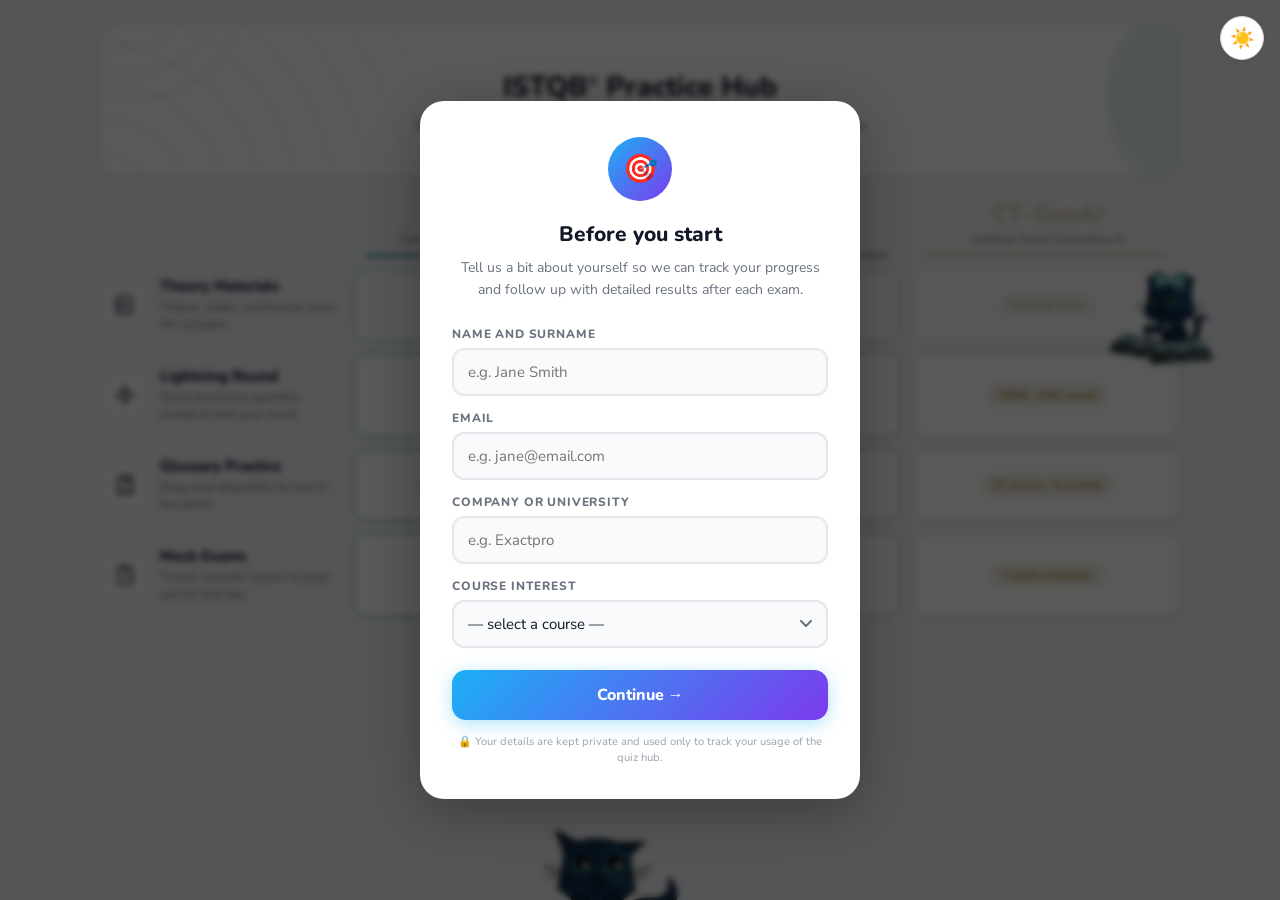
==== commit 833661c9: "Add mobile accordion view, topic-color CSS vars with dark-theme variants, polish hub layout" ====
--- a/index.html
+++ b/index.html
@@ -58,6 +58,123 @@
     <div class="hub-title">ISTQB<sup class="tm">®</sup> Practice Hub</div>
     <div class="hub-sub">Realistic Mock Exams &middot; Glossary Practice &middot; Theory Lightning Rounds</div>
   </div>
+  <div class="hub-mobile-intro">
+    <div class="hub-mx-section">
+      <span class="hub-mx-row-icon"><svg><use href="#lc-notebook"/></svg></span>
+      <div>
+        <div class="hub-mx-row-name">Theory Materials</div>
+        <div class="hub-mx-row-desc">Videos, slides, and text to learn the syllabus</div>
+      </div>
+    </div>
+    <div class="hub-mx-section">
+      <span class="hub-mx-row-icon"><svg><use href="#lc-zap"/></svg></span>
+      <div>
+        <div class="hub-mx-row-name">Lightning Round</div>
+        <div class="hub-mx-row-desc">Quick true/false question rounds to test your recall</div>
+      </div>
+    </div>
+    <div class="hub-mx-section">
+      <span class="hub-mx-row-icon"><svg><use href="#lc-book"/></svg></span>
+      <div>
+        <div class="hub-mx-row-name">Glossary Practice</div>
+        <div class="hub-mx-row-desc">Drag-and-drop drills to lock in key terms</div>
+      </div>
+    </div>
+    <div class="hub-mx-section">
+      <span class="hub-mx-row-icon"><svg><use href="#lc-clipboard"/></svg></span>
+      <div>
+        <div class="hub-mx-row-name">Mock Exams</div>
+        <div class="hub-mx-row-desc">Timed, realistic exams to prep you for test day</div>
+      </div>
+    </div>
+  </div>
+
+  <div class="hub-mobile-accordion">
+    <details class="course-acc" data-topic="ctfl">
+      <summary class="course-acc-summary">
+        <div class="course-acc-text">
+          <div class="course-acc-name">CTFL</div>
+          <div class="course-acc-sub">Certified Tester Foundation Level</div>
+        </div>
+        <span class="course-acc-chevron">&#9662;</span>
+      </summary>
+      <div class="course-acc-body">
+        <div class="acc-link coming-soon">
+          <span class="acc-link-name">Theory Materials</span>
+          <span class="acc-badge badge-soon">Coming Soon</span>
+        </div>
+        <div class="acc-link" onclick="startBlitz('ctfl')">
+          <span class="acc-link-name">Lightning Round</span>
+          <span class="acc-badge">200Q &middot; 10Q round</span>
+        </div>
+        <div class="acc-link" onclick="startGlossary()">
+          <span class="acc-link-name">Glossary Practice</span>
+          <span class="acc-badge">184 terms &middot; 5 rounds</span>
+        </div>
+        <div class="acc-link" onclick="showScreen('screen-ctfl-home')">
+          <span class="acc-link-name">Mock Exams</span>
+          <span class="acc-badge">1 pack available</span>
+        </div>
+      </div>
+    </details>
+
+    <details class="course-acc" data-topic="ctai">
+      <summary class="course-acc-summary">
+        <div class="course-acc-text">
+          <div class="course-acc-name">CT-AI</div>
+          <div class="course-acc-sub">Certified Tester AI Testing</div>
+        </div>
+        <span class="course-acc-chevron">&#9662;</span>
+      </summary>
+      <div class="course-acc-body">
+        <div class="acc-link coming-soon">
+          <span class="acc-link-name">Theory Materials</span>
+          <span class="acc-badge badge-soon">Coming Soon</span>
+        </div>
+        <div class="acc-link" onclick="showScreen('screen-ctai-blitz-version')">
+          <span class="acc-link-name">Lightning Round</span>
+          <span class="acc-badge">v1.0 (200Q) &bull; v2.0 (200Q)</span>
+        </div>
+        <div class="acc-link" onclick="startGlossary('ctai')">
+          <span class="acc-link-name">Glossary Practice</span>
+          <span class="acc-badge">223 terms &middot; 5 rounds</span>
+        </div>
+        <div class="acc-link" onclick="showScreen('screen-ctai-version')">
+          <span class="acc-link-name">Mock Exams</span>
+          <span class="acc-badge">v1.0 (1 pack) &bull; v2.0 (1 pack)</span>
+        </div>
+      </div>
+    </details>
+
+    <details class="course-acc" data-topic="genai">
+      <summary class="course-acc-summary">
+        <div class="course-acc-text">
+          <div class="course-acc-name">CT-GenAI</div>
+          <div class="course-acc-sub">Certified Tester Generative AI</div>
+        </div>
+        <span class="course-acc-chevron">&#9662;</span>
+      </summary>
+      <div class="course-acc-body">
+        <div class="acc-link coming-soon">
+          <span class="acc-link-name">Theory Materials</span>
+          <span class="acc-badge badge-soon">Coming Soon</span>
+        </div>
+        <div class="acc-link" onclick="startBlitz('genai')">
+          <span class="acc-link-name">Lightning Round</span>
+          <span class="acc-badge">150Q &middot; 10Q round</span>
+        </div>
+        <div class="acc-link" onclick="startGlossary('genai')">
+          <span class="acc-link-name">Glossary Practice</span>
+          <span class="acc-badge">57 terms &middot; 5 rounds</span>
+        </div>
+        <div class="acc-link" onclick="showScreen('screen-genai-home')">
+          <span class="acc-link-name">Mock Exams</span>
+          <span class="acc-badge">1 pack available</span>
+        </div>
+      </div>
+    </details>
+  </div>
+
   <div class="hub-matrix">
 
     <!-- Lucide icon library (inline SVG <symbol>) -->
@@ -109,32 +226,17 @@
 
     <div class="hub-mx-corner"></div>
     <div class="hub-mx-col-card" data-topic="ctfl">
-      <div class="hub-mx-col-card-top">
-        <span class="hub-mx-col-card-label">Foundation</span>
-      </div>
-      <div class="hub-mx-col-card-icon"><svg><use href="#lc-award"/></svg></div>
       <div class="hub-mx-col-card-name">CTFL</div>
       <div class="hub-mx-col-card-desc">Certified Tester Foundation Level</div>
-      <span class="hub-mx-col-card-badge">&bull; 1 pack available</span>
     </div>
     <div class="hub-mx-col-card" data-topic="ctai">
-      <div class="hub-mx-col-card-top">
-        <span class="hub-mx-col-card-label">Specialist</span>
-      </div>
-      <div class="hub-mx-col-card-icon"><svg><use href="#lc-brain"/></svg></div>
       <div class="hub-mx-col-card-name">CT-AI</div>
       <div class="hub-mx-col-card-desc">Certified Tester AI Testing</div>
-      <span class="hub-mx-col-card-badge">&bull; v1.0 (1 pack) &bull; v2.0 (1 pack)</span>
     </div>
     <div class="hub-mx-col-card" data-topic="genai">
       <img class="hub-mx-cat-genai" src="images/GenAIDesignWebsite-08.png" alt="">
-      <div class="hub-mx-col-card-top">
-        <span class="hub-mx-col-card-label">Specialist</span>
-      </div>
-      <div class="hub-mx-col-card-icon"><svg><use href="#lc-sparkles"/></svg></div>
       <div class="hub-mx-col-card-name">CT-GenAI</div>
       <div class="hub-mx-col-card-desc">Certified Tester Generative AI</div>
-      <span class="hub-mx-col-card-badge">&bull; 1 pack available</span>
     </div>
 
     <div class="hub-mx-row">
@@ -146,15 +248,15 @@
       </div>
     </div>
     <div class="hub-mx-cell coming-soon" data-topic="ctfl">
-      <span class="hub-mx-cell-icon"><svg><use href="#lc-notebook"/></svg></span>
+
       <span class="hub-mx-cell-badge badge-soon">Coming Soon</span>
     </div>
     <div class="hub-mx-cell coming-soon" data-topic="ctai">
-      <span class="hub-mx-cell-icon"><svg><use href="#lc-notebook"/></svg></span>
+
       <span class="hub-mx-cell-badge badge-soon">Coming Soon</span>
     </div>
     <div class="hub-mx-cell coming-soon" data-topic="genai">
-      <span class="hub-mx-cell-icon"><svg><use href="#lc-notebook"/></svg></span>
+
       <span class="hub-mx-cell-badge badge-soon">Coming Soon</span>
     </div>
     </div>
@@ -168,18 +270,18 @@
       </div>
     </div>
     <div class="hub-mx-cell" data-topic="ctfl" onclick="startBlitz('ctfl')">
-      <span class="hub-mx-cell-icon"><svg><use href="#lc-zap"/></svg></span>
+
       <span class="hub-mx-cell-badge badge-active">200Q &middot; 10Q round</span>
     </div>
     <div class="hub-mx-cell" data-topic="ctai" onclick="showScreen('screen-ctai-blitz-version')">
-      <span class="hub-mx-cell-icon"><svg><use href="#lc-zap"/></svg></span>
+
       <span class="hub-mx-cell-badge-pair">
         <span class="hub-mx-cell-badge badge-active">v 1.0 (200Q)</span>
         <span class="hub-mx-cell-badge badge-active">v 2.0 (200Q)</span>
       </span>
     </div>
     <div class="hub-mx-cell" data-topic="genai" onclick="startBlitz('genai')">
-      <span class="hub-mx-cell-icon"><svg><use href="#lc-zap"/></svg></span>
+
       <span class="hub-mx-cell-badge badge-active">150Q &middot; 10Q round</span>
     </div>
     </div>
@@ -193,15 +295,15 @@
       </div>
     </div>
     <div class="hub-mx-cell" data-topic="ctfl" onclick="startGlossary()">
-      <span class="hub-mx-cell-icon"><svg><use href="#lc-book"/></svg></span>
+
       <span class="hub-mx-cell-badge badge-active">184 terms &middot; 5 rounds</span>
     </div>
     <div class="hub-mx-cell" data-topic="ctai" onclick="startGlossary('ctai')">
-      <span class="hub-mx-cell-icon"><svg><use href="#lc-book"/></svg></span>
+
       <span class="hub-mx-cell-badge badge-active">223 terms &middot; 5 rounds</span>
     </div>
     <div class="hub-mx-cell" data-topic="genai" onclick="startGlossary('genai')">
-      <span class="hub-mx-cell-icon"><svg><use href="#lc-book"/></svg></span>
+
       <span class="hub-mx-cell-badge badge-active">57 terms &middot; 5 rounds</span>
     </div>
     </div>
@@ -215,18 +317,18 @@
       </div>
     </div>
     <div class="hub-mx-cell" data-topic="ctfl" onclick="showScreen('screen-ctfl-home')">
-      <span class="hub-mx-cell-icon"><svg><use href="#lc-clipboard"/></svg></span>
+
       <span class="hub-mx-cell-badge badge-active">1 pack available</span>
     </div>
     <div class="hub-mx-cell" data-topic="ctai" onclick="showScreen('screen-ctai-version')">
-      <span class="hub-mx-cell-icon"><svg><use href="#lc-clipboard"/></svg></span>
+
       <span class="hub-mx-cell-badge-pair">
         <span class="hub-mx-cell-badge badge-active">v 1.0 (1 pack)</span>
         <span class="hub-mx-cell-badge badge-active">v 2.0 (1 pack)</span>
       </span>
     </div>
     <div class="hub-mx-cell" data-topic="genai" onclick="showScreen('screen-genai-home')">
-      <span class="hub-mx-cell-icon"><svg><use href="#lc-clipboard"/></svg></span>
+
       <span class="hub-mx-cell-badge badge-active">1 pack available</span>
     </div>
     </div>
@@ -300,12 +402,12 @@
     <div class="hub-tile" data-topic="ctai" onclick="startBlitz('ctai', 1)">
       <div class="hub-tile-label">CT-AI Syllabus</div>
       <div class="hub-tile-name">v1.0</div>
-      <span class="hub-tile-badge badge-active">10Q Round (200Q total)</span>
+      <span class="hub-tile-badge badge-active hub-tile-badge-multiline">10Q Round<br>(200Q total)</span>
     </div>
     <div class="hub-tile" data-topic="ctai" onclick="startBlitz('ctai', 2)">
       <div class="hub-tile-label">CT-AI Syllabus</div>
       <div class="hub-tile-name">v2.0</div>
-      <span class="hub-tile-badge badge-active">10Q Round (200Q total)</span>
+      <span class="hub-tile-badge badge-active hub-tile-badge-multiline">10Q Round<br>(200Q total)</span>
     </div>
   </div>
 </div>
--- a/styles.css
+++ b/styles.css
@@ -9,6 +9,15 @@
   --text2:     #374151;
   --text3:     #6b7280;
   --text4:     #9ca3af;
+  --topic-ctfl:       #3f979f;
+  --topic-ctai:       #81977c;
+  --topic-genai:      #D5C79E;
+  --topic-ctfl-deep:  #3f979f;
+  --topic-ctai-deep:  #5d7559;
+  --topic-genai-deep: #a68d4f;
+  --topic-ctfl-tint:  rgba(63,151,159,.15);
+  --topic-ctai-tint:  rgba(129,151,124,.18);
+  --topic-genai-tint: rgba(213,199,158,.30);
   --blue:      #1cb0f6;
   --blue-bg:   #e8f7ff;
   --blue-dark: #1d4ed8;
@@ -36,6 +45,15 @@
   --text2:     #cbd5e1;
   --text3:     #94a3b8;
   --text4:     #64748b;
+  --topic-ctfl:       #5fb5bd;
+  --topic-ctai:       #a3b977;
+  --topic-genai:      #e8d29c;
+  --topic-ctfl-deep:  #5fb5bd;
+  --topic-ctai-deep:  #a3b977;
+  --topic-genai-deep: #e8d29c;
+  --topic-ctfl-tint:  rgba(95,181,189,.18);
+  --topic-ctai-tint:  rgba(163,185,119,.18);
+  --topic-genai-tint: rgba(232,210,156,.20);
   --blue-bg:   #0c2340;
   --blue-dark-bg: #1e3a5f;
   --green-bg:  #14301a;
@@ -137,12 +155,12 @@
 }
 .attempt-item.clickable{cursor:pointer;}
 .attempt-item.clickable:hover{transform:translateY(-1px);}
-.attempt-item[data-topic="ctfl"]{border-color:#3f979f;}
-.attempt-item[data-topic="ctai"]{border-color:#81977c;}
-.attempt-item[data-topic="genai"]{border-color:#D5C79E;}
-.attempt-item[data-topic="ctfl"].clickable:hover{border-color:#3f979f;}
-.attempt-item[data-topic="ctai"].clickable:hover{border-color:#81977c;}
-.attempt-item[data-topic="genai"].clickable:hover{border-color:#D5C79E;}
+.attempt-item[data-topic="ctfl"]{border-color:var(--topic-ctfl);}
+.attempt-item[data-topic="ctai"]{border-color:var(--topic-ctai);}
+.attempt-item[data-topic="genai"]{border-color:var(--topic-genai);}
+.attempt-item[data-topic="ctfl"].clickable:hover{border-color:var(--topic-ctfl);}
+.attempt-item[data-topic="ctai"].clickable:hover{border-color:var(--topic-ctai);}
+.attempt-item[data-topic="genai"].clickable:hover{border-color:var(--topic-genai);}
 .attempt-topic-icon{
   flex-shrink:0;
   width:36px;height:36px;border-radius:8px;
@@ -150,9 +168,9 @@
   background:var(--surface2);
 }
 .attempt-topic-icon svg{width:20px;height:20px;}
-.attempt-topic-icon[data-topic="ctfl"]{color:#3f979f;}
-.attempt-topic-icon[data-topic="ctai"]{color:#5d7559;}
-.attempt-topic-icon[data-topic="genai"]{color:#a68d4f;}
+.attempt-topic-icon[data-topic="ctfl"]{color:var(--topic-ctfl);}
+.attempt-topic-icon[data-topic="ctai"]{color:var(--topic-ctai-deep);}
+.attempt-topic-icon[data-topic="genai"]{color:var(--topic-genai-deep);}
 .attempt-meta{flex:1;min-width:0;}
 .attempt-type{
   font-family:'Nunito',sans-serif;font-size:14px;font-weight:800;
@@ -193,21 +211,22 @@
 .hub-grid{display:grid;grid-template-columns:repeat(3,1fr);gap:16px;}
 .hub-tile{background:var(--surface);border-radius:16px;padding:32px 16px 28px;text-align:center;cursor:pointer;border:1.5px solid var(--border);transition:border-color .15s,box-shadow .15s,transform .12s,opacity .15s;box-shadow:var(--shadow-sm);}
 .hub-tile:hover{border-color:var(--blue);box-shadow:0 4px 20px rgba(28,176,246,.18);transform:translateY(-2px);}
-.hub-tile[data-topic="ctfl"]{border-color:#3f979f;}
-.hub-tile[data-topic="ctai"]{border-color:#81977c;}
-.hub-tile[data-topic="genai"]{border-color:#D5C79E;}
-.hub-tile[data-topic="ctfl"]:hover{border-color:#3f979f;box-shadow:0 4px 20px rgba(63,151,159,.35);}
-.hub-tile[data-topic="ctai"]:hover{border-color:#81977c;box-shadow:0 4px 20px rgba(129,151,124,.35);}
-.hub-tile[data-topic="genai"]:hover{border-color:#D5C79E;box-shadow:0 4px 20px rgba(213,199,158,.45);}
+.hub-tile[data-topic="ctfl"]{border-color:var(--topic-ctfl);}
+.hub-tile[data-topic="ctai"]{border-color:var(--topic-ctai);}
+.hub-tile[data-topic="genai"]{border-color:var(--topic-genai);}
+.hub-tile[data-topic="ctfl"]:hover{border-color:var(--topic-ctfl);box-shadow:0 4px 20px rgba(63,151,159,.35);}
+.hub-tile[data-topic="ctai"]:hover{border-color:var(--topic-ctai);box-shadow:0 4px 20px rgba(129,151,124,.35);}
+.hub-tile[data-topic="genai"]:hover{border-color:var(--topic-genai);box-shadow:0 4px 20px rgba(213,199,158,.45);}
 .hub-tile.inactive{opacity:.55;cursor:pointer;}
 .hub-tile.inactive:hover{border-color:var(--text4);box-shadow:none;transform:none;}
 .hub-tile-label{font-size:11px;font-weight:700;text-transform:uppercase;letter-spacing:.09em;color:var(--text3);margin-bottom:8px;}
 .hub-tile-name{font-family:'Nunito',sans-serif;font-size:20px;font-weight:800;color:var(--text1);}
 .hub-tile-desc{font-size:12px;color:var(--text3);margin-top:6px;line-height:1.5;}
 .hub-tile-badge{display:inline-block;margin-top:10px;padding:3px 10px;border-radius:99px;font-size:11px;font-weight:700;}
-.hub-tile[data-topic="ctfl"] .hub-tile-badge{background:rgba(63,151,159,.15);color:#3f979f;}
-.hub-tile[data-topic="ctai"] .hub-tile-badge{background:rgba(129,151,124,.18);color:#5d7559;}
-.hub-tile[data-topic="genai"] .hub-tile-badge{background:rgba(213,199,158,.30);color:#a68d4f;}
+.hub-tile-badge-multiline{border-radius:12px;line-height:1.35;text-align:center;white-space:normal;}
+.hub-tile[data-topic="ctfl"] .hub-tile-badge{background:var(--topic-ctfl-tint);color:var(--topic-ctfl);}
+.hub-tile[data-topic="ctai"] .hub-tile-badge{background:var(--topic-ctai-tint);color:var(--topic-ctai-deep);}
+.hub-tile[data-topic="genai"] .hub-tile-badge{background:var(--topic-genai-tint);color:var(--topic-genai-deep);}
 .badge-active{background:var(--green-bg);color:var(--green-text);}
 .badge-soon{background:var(--amber-bg);color:var(--amber-text);}
 
@@ -236,44 +255,35 @@
   position:relative;
   background:transparent;
   border:none;
-  border-bottom:2.5px solid var(--border);
   border-radius:0;
-  padding:6px 10px 4px;
+  padding:6px 10px 8px;
   text-align:center;
   display:flex;flex-direction:column;align-items:center;justify-content:center;
 }
-.hub-mx-col-card[data-topic="ctfl"]{border-bottom-color:#3f979f;}
-.hub-mx-col-card[data-topic="ctai"]{border-bottom-color:#81977c;}
-.hub-mx-col-card[data-topic="genai"]{border-bottom-color:#D5C79E;}
-.hub-mx-col-card-top{display:none;}
-.hub-mx-col-card-label{display:none;}
-.hub-mx-col-card-icon{
-  display:none;
-  width:56px;height:56px;border-radius:50%;
-  align-items:center;justify-content:center;
-  background:var(--surface2);
-  margin-bottom:8px;
-}
-.hub-mx-col-card-icon svg{width:30px;height:30px;}
-.hub-mx-col-card[data-topic="ctfl"] .hub-mx-col-card-icon{color:#3f979f;background:rgba(63,151,159,.12);}
-.hub-mx-col-card[data-topic="ctai"] .hub-mx-col-card-icon{color:#5d7559;background:rgba(129,151,124,.15);}
-.hub-mx-col-card[data-topic="genai"] .hub-mx-col-card-icon{color:#a68d4f;background:rgba(213,199,158,.28);}
+.hub-mx-col-card::after{
+  content:'';
+  position:absolute;
+  left:12px;right:12px;bottom:0;
+  height:2.5px;border-radius:2px;
+  background:var(--border);
+}
+.hub-mx-col-card[data-topic="ctfl"]::after{background:var(--topic-ctfl);}
+.hub-mx-col-card[data-topic="ctai"]::after{background:var(--topic-ctai);}
+.hub-mx-col-card[data-topic="genai"]::after{background:var(--topic-genai);}
 .hub-mx-col-card-name{
   font-family:'Nunito',sans-serif;font-size:24px;font-weight:800;color:var(--text1);
   line-height:1.1;
 }
-.hub-mx-col-card[data-topic="ctfl"] .hub-mx-col-card-name{color:#3f979f;}
-.hub-mx-col-card[data-topic="ctai"] .hub-mx-col-card-name{color:#81977c;}
-.hub-mx-col-card[data-topic="genai"] .hub-mx-col-card-name{color:#D5C79E;}
+.hub-mx-col-card[data-topic="ctfl"] .hub-mx-col-card-name{color:var(--topic-ctfl);}
+.hub-mx-col-card[data-topic="ctai"] .hub-mx-col-card-name{color:var(--topic-ctai);}
+.hub-mx-col-card[data-topic="genai"] .hub-mx-col-card-name{color:var(--topic-genai);}
 .hub-mx-col-card-desc{
   font-size:12px;color:var(--text3);margin-top:4px;line-height:1.45;
 }
-.hub-mx-col-card-badge{display:none;}
-
 /* GenAI cat image inside CT-GenAI card */
 .hub-mx-cat-genai{
   position:absolute;
-  right:-40px;bottom:20px;
+  right:-40px;bottom:-125px;
   width:120px;height:auto;
   opacity:1;
   pointer-events:none;
@@ -292,17 +302,14 @@
   display:none;
 }
 body:has(#screen-hub.active) .cat-th2-peek{display:block;}
-@media (max-width:880px){
-  .cat-th2-peek{width:100px;left:8px;}
-}
 .hub-mx-row{display:contents;}
 .hub-mx-row:has(.hub-mx-section:hover) .hub-mx-cell{
   transform:translateY(-2px);
   box-shadow:0 4px 18px rgba(0,0,0,.10);
 }
-.hub-mx-row:has(.hub-mx-section:hover) .hub-mx-cell[data-topic="ctfl"]{border-color:#3f979f;}
-.hub-mx-row:has(.hub-mx-section:hover) .hub-mx-cell[data-topic="ctai"]{border-color:#81977c;}
-.hub-mx-row:has(.hub-mx-section:hover) .hub-mx-cell[data-topic="genai"]{border-color:#D5C79E;}
+.hub-mx-row:has(.hub-mx-section:hover) .hub-mx-cell[data-topic="ctfl"]{border-color:var(--topic-ctfl);}
+.hub-mx-row:has(.hub-mx-section:hover) .hub-mx-cell[data-topic="ctai"]{border-color:var(--topic-ctai);}
+.hub-mx-row:has(.hub-mx-section:hover) .hub-mx-cell[data-topic="genai"]{border-color:var(--topic-genai);}
 
 .hub-mx-section{
   display:flex;align-items:center;gap:14px;
@@ -335,26 +342,13 @@
   transform:translateY(-2px);
   box-shadow:0 4px 18px rgba(0,0,0,.10);
 }
-.hub-mx-cell[data-topic="ctfl"]{border-color:#3f979f;}
-.hub-mx-cell[data-topic="ctai"]{border-color:#81977c;}
-.hub-mx-cell[data-topic="genai"]{border-color:#D5C79E;}
-.hub-mx-cell[data-topic="ctfl"]:not(.coming-soon):hover{border-color:#3f979f;}
-.hub-mx-cell[data-topic="ctai"]:not(.coming-soon):hover{border-color:#81977c;}
-.hub-mx-cell[data-topic="genai"]:not(.coming-soon):hover{border-color:#D5C79E;}
+.hub-mx-cell[data-topic="ctfl"]{border-color:var(--topic-ctfl);}
+.hub-mx-cell[data-topic="ctai"]{border-color:var(--topic-ctai);}
+.hub-mx-cell[data-topic="genai"]{border-color:var(--topic-genai);}
+.hub-mx-cell[data-topic="ctfl"]:not(.coming-soon):hover{border-color:var(--topic-ctfl);}
+.hub-mx-cell[data-topic="ctai"]:not(.coming-soon):hover{border-color:var(--topic-ctai);}
+.hub-mx-cell[data-topic="genai"]:not(.coming-soon):hover{border-color:var(--topic-genai);}
 .hub-mx-cell.coming-soon{cursor:default;opacity:.65;}
-
-.hub-mx-cell-icon{
-  display:none;
-  flex-shrink:0;
-  width:40px;height:40px;border-radius:8px;
-  align-items:center;justify-content:center;
-  background:var(--surface2);
-}
-.hub-mx-cell-icon svg{width:22px;height:22px;}
-.hub-mx-cell[data-topic="ctfl"] .hub-mx-cell-icon{color:#3f979f;}
-.hub-mx-cell[data-topic="ctai"] .hub-mx-cell-icon{color:#5d7559;}
-.hub-mx-cell[data-topic="genai"] .hub-mx-cell-icon{color:#a68d4f;}
-.hub-mx-cell.coming-soon .hub-mx-cell-icon{color:var(--text3);}
 
 .hub-mx-cell-badge{
   padding:4px 12px;border-radius:99px;
@@ -364,22 +358,95 @@
 .hub-mx-cell-badge-pair{
   display:inline-flex;flex-direction:column;align-items:center;gap:6px;
 }
-.hub-mx-cell[data-topic="ctfl"] .hub-mx-cell-badge{background:rgba(63,151,159,.15);color:#3f979f;}
-.hub-mx-cell[data-topic="ctai"] .hub-mx-cell-badge{background:rgba(129,151,124,.18);color:#5d7559;}
-.hub-mx-cell[data-topic="genai"] .hub-mx-cell-badge{background:rgba(213,199,158,.30);color:#a68d4f;}
+.hub-mx-cell[data-topic="ctfl"] .hub-mx-cell-badge{background:var(--topic-ctfl-tint);color:var(--topic-ctfl);}
+.hub-mx-cell[data-topic="ctai"] .hub-mx-cell-badge{background:var(--topic-ctai-tint);color:var(--topic-ctai-deep);}
+.hub-mx-cell[data-topic="genai"] .hub-mx-cell-badge{background:var(--topic-genai-tint);color:var(--topic-genai-deep);}
+
+/* ── HUB MOBILE ACCORDION ── */
+.hub-mobile-accordion{display:none;flex-direction:column;gap:12px;margin-top:8px;}
+.course-acc{
+  background:var(--surface);
+  border:1.5px solid var(--border);
+  border-radius:14px;
+  box-shadow:var(--shadow-sm);
+  overflow:hidden;
+}
+.course-acc[data-topic="ctfl"]{border-color:var(--topic-ctfl);}
+.course-acc[data-topic="ctai"]{border-color:var(--topic-ctai);}
+.course-acc[data-topic="genai"]{border-color:var(--topic-genai);}
+.course-acc-summary{
+  list-style:none;
+  cursor:pointer;
+  padding:14px 18px;
+  display:flex;align-items:center;gap:12px;
+}
+.course-acc-summary::-webkit-details-marker{display:none;}
+.course-acc-summary::marker{display:none;content:'';}
+.course-acc-text{flex:1;min-width:0;}
+.course-acc-name{
+  font-family:'Nunito',sans-serif;font-size:20px;font-weight:800;line-height:1.15;
+}
+.course-acc[data-topic="ctfl"] .course-acc-name{color:var(--topic-ctfl);}
+.course-acc[data-topic="ctai"] .course-acc-name{color:var(--topic-ctai);}
+.course-acc[data-topic="genai"] .course-acc-name{color:var(--topic-genai);}
+.course-acc-sub{font-size:12px;color:var(--text3);margin-top:3px;line-height:1.4;}
+.course-acc-chevron{
+  font-size:18px;color:var(--text3);flex-shrink:0;
+  transition:transform .15s;
+}
+.course-acc[open] .course-acc-chevron{transform:rotate(180deg);}
+.course-acc-body{
+  padding:0 12px 12px;
+  display:flex;flex-direction:column;gap:8px;
+}
+.acc-link{
+  display:flex;align-items:center;justify-content:space-between;gap:10px;
+  padding:12px 14px;
+  border:1.5px solid var(--border);
+  border-radius:10px;
+  cursor:pointer;
+  background:var(--surface);
+  transition:border-color .12s,transform .12s;
+}
+.course-acc[data-topic="ctfl"] .acc-link:not(.coming-soon){border-color:var(--topic-ctfl-tint);}
+.course-acc[data-topic="ctai"] .acc-link:not(.coming-soon){border-color:var(--topic-ctai-tint);}
+.course-acc[data-topic="genai"] .acc-link:not(.coming-soon){border-color:var(--topic-genai-tint);}
+.acc-link:not(.coming-soon):active{transform:scale(.98);}
+.acc-link.coming-soon{cursor:default;opacity:.65;}
+.acc-link-name{
+  font-family:'Nunito',sans-serif;font-size:14px;font-weight:700;color:var(--text1);
+}
+.acc-badge{
+  display:inline-block;
+  padding:3px 10px;border-radius:99px;
+  font-size:11px;font-weight:700;
+  white-space:nowrap;
+}
+.course-acc[data-topic="ctfl"] .acc-badge{background:var(--topic-ctfl-tint);color:var(--topic-ctfl);}
+.course-acc[data-topic="ctai"] .acc-badge{background:var(--topic-ctai-tint);color:var(--topic-ctai-deep);}
+.course-acc[data-topic="genai"] .acc-badge{background:var(--topic-genai-tint);color:var(--topic-genai-deep);}
+
+.hub-mobile-intro{display:none;flex-direction:column;gap:4px;margin:8px 0 16px;}
+.hub-mobile-intro .hub-mx-section{padding:10px 4px;}
 
 @media (max-width:880px){
-  .hub-matrix{grid-template-columns:1fr;}
-  .hub-mx-corner,.hub-mx-col-card{display:none;}
-  .hub-mx-section{padding-top:14px;}
-  .hub-mx-cell{margin-bottom:0;}
+  .hub-matrix{display:none;}
+  .hub-mobile-accordion{display:flex;}
+  .hub-mobile-intro{display:flex;}
+  .hub-mx-cat-genai{display:none;}
+  body:has(#screen-hub.active) .cat-th2-peek{display:none;}
+  #screen-ctai-version .hub-grid,
+  #screen-ctai-blitz-version .hub-grid{
+    grid-template-columns:1fr !important;
+    max-width:none !important;
+  }
 }
 
 /* ── GENAI HOME (pack selector) ── */
 .page-header{background:var(--surface);border-radius:16px;padding:20px 22px;display:flex;align-items:center;gap:14px;box-shadow:var(--shadow-sm);border-bottom:5px solid transparent;}
-.page-header[data-topic="ctfl"],.gloss-header[data-topic="ctfl"],.blitz-header[data-topic="ctfl"]{border-bottom:5px solid #3f979f;}
-.page-header[data-topic="ctai"],.gloss-header[data-topic="ctai"],.blitz-header[data-topic="ctai"]{border-bottom:5px solid #81977c;}
-.page-header[data-topic="genai"],.gloss-header[data-topic="genai"],.blitz-header[data-topic="genai"]{border-bottom:5px solid #D5C79E;}
+.page-header[data-topic="ctfl"],.gloss-header[data-topic="ctfl"],.blitz-header[data-topic="ctfl"]{border-bottom:5px solid var(--topic-ctfl);}
+.page-header[data-topic="ctai"],.gloss-header[data-topic="ctai"],.blitz-header[data-topic="ctai"]{border-bottom:5px solid var(--topic-ctai);}
+.page-header[data-topic="genai"],.gloss-header[data-topic="genai"],.blitz-header[data-topic="genai"]{border-bottom:5px solid var(--topic-genai);}
 .back-btn{padding:7px 14px;border:1.5px solid var(--border2);border-radius:10px;background:transparent;color:var(--text2);font-family:'Nunito',sans-serif;font-size:13px;font-weight:700;cursor:pointer;transition:border-color .12s,background .12s;white-space:nowrap;}
 .back-btn:hover{border-color:var(--blue);background:var(--blue-bg);}
 .page-header-title{font-family:'Nunito',sans-serif;font-size:17px;font-weight:800;color:var(--text1);flex:1;}
@@ -745,6 +812,13 @@
     font-size:28px;line-height:1;
     color:var(--text4);font-weight:400;
   }
+  #screen-ctai-version .hub-tile,
+  #screen-ctai-blitz-version .hub-tile{
+    padding:18px 16px;
+    text-align:center;
+  }
+  #screen-ctai-version .hub-tile::after,
+  #screen-ctai-blitz-version .hub-tile::after{display:none;}
   .hub-mini-row{grid-template-columns:1fr;gap:8px;}
   .hub-mini-tile{
     padding:12px 40px 12px 16px;
@@ -910,9 +984,9 @@
   width:32px;height:32px;flex-shrink:0;
 }
 .results-topic-icon svg{width:100%;height:100%;}
-.results-topic-icon[data-topic="ctfl"]{color:#3f979f;}
-.results-topic-icon[data-topic="ctai"]{color:#5d7559;}
-.results-topic-icon[data-topic="genai"]{color:#a68d4f;}
+.results-topic-icon[data-topic="ctfl"]{color:var(--topic-ctfl);}
+.results-topic-icon[data-topic="ctai"]{color:var(--topic-ctai-deep);}
+.results-topic-icon[data-topic="genai"]{color:var(--topic-genai-deep);}
 .results-mini-title{
   display:flex;align-items:center;justify-content:center;gap:10px;
   font-family:'Nunito',sans-serif;font-size:17px;font-weight:800;color:var(--text1);
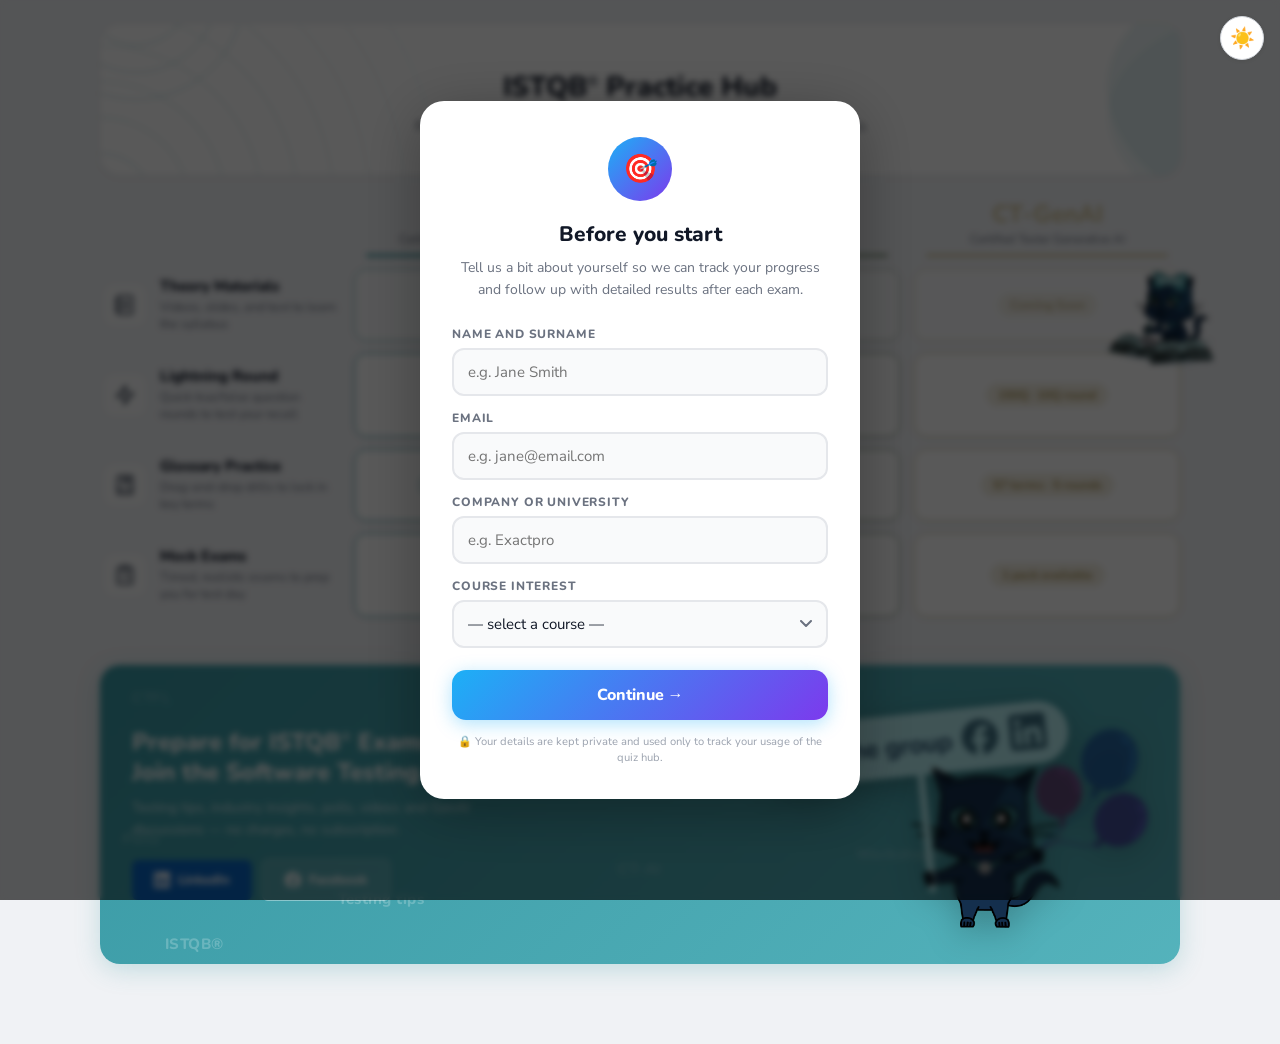
==== commit ff9c4cc8: "Add 'Join the Software Testing Hub' block with floating tags and group links" ====
--- a/index.html
+++ b/index.html
@@ -335,6 +335,40 @@
 
   </div>
 
+  <div class="lg-block">
+    <div class="lg-tags" aria-hidden="true">
+      <span class="lg-tag" style="top:8%;left:3%;--dy:-10px;--r:-0deg;animation-duration:4s;animation-delay:0s;">CTFL</span>
+      <span class="lg-tag" style="top:12%;left:55%;--dy:11px;--r:1deg;animation-duration:5s;animation-delay:-0.7s;">Gen-AI</span>
+      <span class="lg-tag" style="top:55%;left:2%;--dy:-12px;--r:-2deg;animation-duration:6s;animation-delay:-1.4s;">Polls</span>
+      <span class="lg-tag" style="top:65%;left:48%;--dy:13px;--r:3deg;animation-duration:7s;animation-delay:-2.1s;">CT-AI</span>
+      <span class="lg-tag" style="top:22%;left:74%;--dy:-14px;--r:-4deg;animation-duration:4s;animation-delay:-2.8s;">Video</span>
+      <span class="lg-tag" style="top:75%;left:22%;--dy:15px;--r:5deg;animation-duration:5s;animation-delay:-3.5s;">Testing tips</span>
+      <span class="lg-tag" style="top:5%;left:33%;--dy:-16px;--r:-6deg;animation-duration:6s;animation-delay:-4.2s;">Industry Insights</span>
+      <span class="lg-tag" style="top:60%;left:70%;--dy:17px;--r:0deg;animation-duration:7s;animation-delay:-4.9s;">Workshops</span>
+      <span class="lg-tag" style="top:90%;left:6%;--dy:-18px;--r:-1deg;animation-duration:4s;animation-delay:-5.6s;">ISTQB&reg;</span>
+      <span class="lg-tag" style="top:38%;left:42%;--dy:10px;--r:2deg;animation-duration:5s;animation-delay:-6.3s;">Mock Exam</span>
+    </div>
+    <div class="lg-content">
+      <div class="lg-left">
+        <p class="lg-heading">Prepare for ISTQB<sup class="tm">&reg;</sup> Exams with us.<br>Join the Software Testing Hub now.</p>
+        <p class="lg-sub">Testing tips, industry insights, polls, videos and GenAI discussions &mdash; no charges, no subscription.</p>
+        <div class="lg-btns">
+          <a class="lg-btn-li" href="https://www.linkedin.com/groups/16889021/" target="_blank" rel="noopener">
+            <svg fill="currentColor" height="16" viewBox="0 0 24 24" width="16" aria-hidden="true"><path d="M20.45 20.45h-3.554v-5.57c0-1.328-.024-3.037-1.85-3.037-1.852 0-2.136 1.445-2.136 2.94v5.667H9.356V9h3.414v1.561h.047c.476-.9 1.637-1.85 3.37-1.85 3.602 0 4.267 2.37 4.267 5.455v6.284zM5.337 7.433a2.062 2.062 0 01-2.063-2.065 2.064 2.064 0 112.063 2.065zm1.782 13.017H3.555V9h3.564v11.45zM22.225 0H1.771C.792 0 0 .774 0 1.729v20.542C0 23.227.792 24 1.771 24h20.451C23.2 24 24 23.227 24 22.271V1.729C24 .774 23.2 0 22.222 0h.003z"/></svg>
+            LinkedIn
+          </a>
+          <a class="lg-btn-fb" href="https://www.facebook.com/groups/746590458484807/" target="_blank" rel="noopener">
+            <svg fill="currentColor" height="16" viewBox="0 0 24 24" width="16" aria-hidden="true"><path d="M24 12.073C24 5.405 18.627 0 12 0S0 5.405 0 12.073C0 18.1 4.388 23.094 10.125 24v-8.437H7.078v-3.49h3.047V9.41c0-3.025 1.792-4.697 4.533-4.697 1.312 0 2.686.236 2.686.236v2.97h-1.513c-1.491 0-1.956.93-1.956 1.886v2.268h3.328l-.532 3.49h-2.796V24C19.612 23.094 24 18.1 24 12.073z"/></svg>
+            Facebook
+          </a>
+        </div>
+      </div>
+      <a class="lg-cat-link" href="https://www.linkedin.com/groups/16889021/" target="_blank" rel="noopener" title="Join on LinkedIn">
+        <img alt="Join the ISTQB Exam Prep Hub group" src="images/CatJoinGroup.png">
+      </a>
+    </div>
+  </div>
+
 </div>
 
 <!-- ══ PROFILE ══ -->
@@ -757,7 +791,6 @@
   </div>
 </div>
 
-<img class="cat-th2-peek" src="images/th2CatInteresting.png" alt="">
 <script src="data.js"></script>
 <script src="app.js"></script>
 </body>
--- a/styles.css
+++ b/styles.css
@@ -291,17 +291,101 @@
 }
 .hub-mx-col-card[data-topic="genai"]>*:not(.hub-mx-cat-genai){position:relative;z-index:1;}
 
-/* th2 cat peeking from bottom */
-.cat-th2-peek{
-  position:fixed;
-  left:max(24px, calc(50% - 100px));bottom:0;
-  width:140px;height:auto;
-  pointer-events:none;
-  z-index:5;
-  transform:translateY(8%);
-  display:none;
-}
-body:has(#screen-hub.active) .cat-th2-peek{display:block;}
+/* ── JOIN THE GROUP BLOCK ── */
+.lg-block{
+  position:relative;
+  margin-top:32px;
+  border-radius:20px;
+  padding:36px 32px;
+  background:linear-gradient(135deg,#3a9aa5,#6ecbd2);
+  background-size:200% 200%;
+  animation:lgBgShift 12s ease-in-out infinite;
+  overflow:hidden;
+  box-shadow:0 6px 24px rgba(58,154,165,.25);
+}
+@keyframes lgBgShift{
+  0%{background-position:0% 0%;}
+  50%{background-position:100% 100%;}
+  100%{background-position:0% 0%;}
+}
+.lg-tags{position:absolute;inset:0;pointer-events:none;overflow:hidden;}
+.lg-tag{
+  position:absolute;
+  font-family:'Nunito',sans-serif;
+  font-size:15px;font-weight:800;
+  color:rgba(255,255,255,.22);
+  letter-spacing:.03em;white-space:nowrap;user-select:none;
+  animation:lgTagFloat linear infinite;
+}
+@keyframes lgTagFloat{
+  0%{transform:translateY(0) rotate(var(--r));opacity:.22;}
+  50%{transform:translateY(var(--dy)) rotate(var(--r));opacity:.42;}
+  100%{transform:translateY(0) rotate(var(--r));opacity:.22;}
+}
+.lg-content{
+  position:relative;z-index:2;
+  display:flex;align-items:center;justify-content:space-between;gap:24px;
+  flex-wrap:wrap;
+}
+.lg-left{flex:1;min-width:240px;}
+.lg-heading{
+  font-family:'Nunito',sans-serif;
+  font-size:24px;font-weight:800;color:#fff;
+  line-height:1.25;margin:0 0 10px;
+}
+.lg-sub{
+  font-size:14px;color:rgba(255,255,255,.78);
+  line-height:1.6;max-width:380px;margin:0;
+}
+.lg-btns{display:flex;gap:10px;margin-top:18px;flex-wrap:wrap;align-items:center;}
+.lg-btn-li,.lg-btn-fb{
+  display:inline-flex;align-items:center;gap:8px;
+  font-family:'Nunito',sans-serif;font-size:13px;font-weight:800;
+  padding:11px 22px;border-radius:6px;
+  text-decoration:none;white-space:nowrap;
+  transition:background .2s,transform .15s,box-shadow .2s,color .2s,border-color .2s;
+}
+.lg-btn-li{background:#0a66c2;color:#fff;animation:liBtnPulse 2.2s ease-in-out infinite;}
+.lg-btn-fb{background:rgba(255,255,255,.12);color:#fff;border:1.5px solid rgba(255,255,255,.30);}
+.lg-btn-li:hover{
+  background:#fff;color:#0a66c2;
+  transform:translateY(-2px);animation:none;
+  box-shadow:0 6px 20px rgba(10,102,194,.45);
+}
+.lg-btn-fb:hover{
+  background:rgba(255,255,255,.28);border-color:rgba(255,255,255,.6);
+  transform:translateY(-2px);
+}
+@keyframes liBtnPulse{
+  0%,100%{box-shadow:0 0 0 0 rgba(10,102,194,.55);}
+  50%{box-shadow:0 0 0 10px rgba(10,102,194,0);}
+}
+.lg-cat-link{
+  position:relative;flex-shrink:0;
+  display:block;text-decoration:none;
+  width:100%;max-width:380px;
+}
+.lg-cat-link img{
+  width:100%;height:auto;display:block;
+  animation:catBob 3s ease-in-out infinite;
+  filter:drop-shadow(0 8px 16px rgba(0,0,0,.25));
+  transition:filter .2s,transform .2s;
+}
+.lg-cat-link:hover img{
+  animation:none;
+  transform:translateY(-8px) scale(1.03);
+  filter:drop-shadow(0 14px 24px rgba(10,102,194,.5)) brightness(1.06);
+}
+@keyframes catBob{0%,100%{transform:translateY(0);}50%{transform:translateY(-8px);}}
+@media (max-width:768px){
+  .lg-block{padding:28px 22px;}
+  .lg-heading{font-size:20px;}
+  .lg-content{flex-direction:column;text-align:center;gap:20px;}
+  .lg-left{min-width:0;}
+  .lg-sub{margin-left:auto;margin-right:auto;}
+  .lg-btns{justify-content:center;}
+  .lg-cat-link{max-width:260px;margin:0 auto;}
+}
 .hub-mx-row{display:contents;}
 .hub-mx-row:has(.hub-mx-section:hover) .hub-mx-cell{
   transform:translateY(-2px);
@@ -434,7 +518,6 @@
   .hub-mobile-accordion{display:flex;}
   .hub-mobile-intro{display:flex;}
   .hub-mx-cat-genai{display:none;}
-  body:has(#screen-hub.active) .cat-th2-peek{display:none;}
   #screen-ctai-version .hub-grid,
   #screen-ctai-blitz-version .hub-grid{
     grid-template-columns:1fr !important;
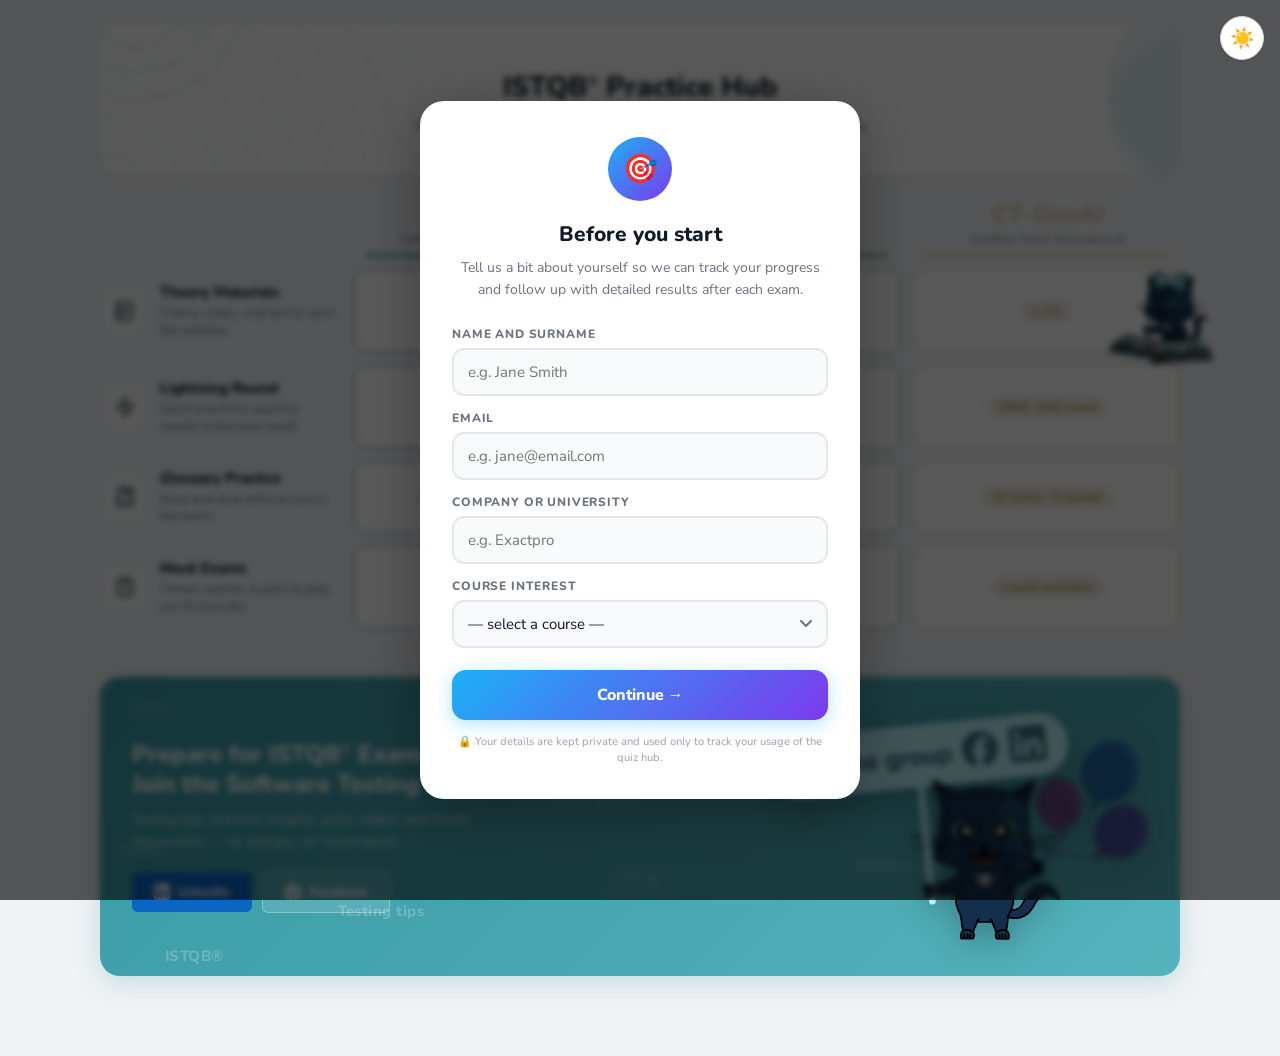
==== commit 0673a433: "Add Theory Materials screens with YouTube playlists for CTFL/CT-AI/CT-GenAI" ====
--- a/index.html
+++ b/index.html
@@ -6,6 +6,7 @@
 <title>ISTQB® Exam Simulator</title>
 <link href="https://fonts.googleapis.com/css2?family=Nunito:wght@400;600;700;800&family=Nunito+Sans:wght@400;600&display=swap" rel="stylesheet">
 <link rel="stylesheet" href="styles.css">
+<script>(function(){try{if(localStorage.getItem('quizhub_theme')==='dark')document.documentElement.setAttribute('data-theme','dark');}catch(e){}})();</script>
 </head>
 <body>
 <button id="theme-toggle" onclick="toggleTheme()" title="Toggle dark/light mode">☀️</button>
@@ -99,9 +100,12 @@
         <span class="course-acc-chevron">&#9662;</span>
       </summary>
       <div class="course-acc-body">
-        <div class="acc-link coming-soon">
+        <div class="acc-link" onclick="showScreen('screen-ctfl-theory')">
           <span class="acc-link-name">Theory Materials</span>
-          <span class="acc-badge badge-soon">Coming Soon</span>
+          <span class="hub-mx-cell-badge-pair">
+            <span class="acc-badge">v 3.1</span>
+            <span class="acc-badge">v 4.1</span>
+          </span>
         </div>
         <div class="acc-link" onclick="startBlitz('ctfl')">
           <span class="acc-link-name">Lightning Round</span>
@@ -127,9 +131,9 @@
         <span class="course-acc-chevron">&#9662;</span>
       </summary>
       <div class="course-acc-body">
-        <div class="acc-link coming-soon">
+        <div class="acc-link" onclick="showScreen('screen-ctai-theory')">
           <span class="acc-link-name">Theory Materials</span>
-          <span class="acc-badge badge-soon">Coming Soon</span>
+          <span class="acc-badge">v 1.0</span>
         </div>
         <div class="acc-link" onclick="showScreen('screen-ctai-blitz-version')">
           <span class="acc-link-name">Lightning Round</span>
@@ -155,9 +159,9 @@
         <span class="course-acc-chevron">&#9662;</span>
       </summary>
       <div class="course-acc-body">
-        <div class="acc-link coming-soon">
+        <div class="acc-link" onclick="showScreen('screen-genai-theory')">
           <span class="acc-link-name">Theory Materials</span>
-          <span class="acc-badge badge-soon">Coming Soon</span>
+          <span class="acc-badge">v 1.0</span>
         </div>
         <div class="acc-link" onclick="startBlitz('genai')">
           <span class="acc-link-name">Lightning Round</span>
@@ -221,6 +225,9 @@
           <path d="M19 21v-2a4 4 0 0 0-4-4H9a4 4 0 0 0-4 4v2"/>
           <circle cx="12" cy="7" r="4"/>
         </symbol>
+        <symbol id="lc-youtube" viewBox="0 0 24 24" fill="currentColor" stroke="none">
+          <path d="M23.498 6.186a3.016 3.016 0 0 0-2.122-2.136C19.505 3.545 12 3.545 12 3.545s-7.505 0-9.377.505A3.017 3.017 0 0 0 .502 6.186C0 8.07 0 12 0 12s0 3.93.502 5.814a3.016 3.016 0 0 0 2.122 2.136c1.871.505 9.376.505 9.376.505s7.505 0 9.377-.505a3.015 3.015 0 0 0 2.122-2.136C24 15.93 24 12 24 12s0-3.93-.502-5.814zM9.545 15.568V8.432L15.818 12l-6.273 3.568z"/>
+        </symbol>
       </defs>
     </svg>
 
@@ -247,17 +254,19 @@
         <div class="hub-mx-row-desc">Videos, slides, and text to learn the syllabus</div>
       </div>
     </div>
-    <div class="hub-mx-cell coming-soon" data-topic="ctfl">
-
-      <span class="hub-mx-cell-badge badge-soon">Coming Soon</span>
-    </div>
-    <div class="hub-mx-cell coming-soon" data-topic="ctai">
-
-      <span class="hub-mx-cell-badge badge-soon">Coming Soon</span>
-    </div>
-    <div class="hub-mx-cell coming-soon" data-topic="genai">
-
-      <span class="hub-mx-cell-badge badge-soon">Coming Soon</span>
+    <div class="hub-mx-cell" data-topic="ctfl" onclick="showScreen('screen-ctfl-theory')">
+      <span class="hub-mx-cell-badge-pair">
+        <span class="hub-mx-cell-badge badge-active">v 3.1</span>
+        <span class="hub-mx-cell-badge badge-active">v 4.1</span>
+      </span>
+    </div>
+    <div class="hub-mx-cell" data-topic="ctai" onclick="showScreen('screen-ctai-theory')">
+
+      <span class="hub-mx-cell-badge badge-active">v 1.0</span>
+    </div>
+    <div class="hub-mx-cell" data-topic="genai" onclick="showScreen('screen-genai-theory')">
+
+      <span class="hub-mx-cell-badge badge-active">v 1.0</span>
     </div>
     </div>
 
@@ -425,6 +434,62 @@
 </div>
 
 
+<!-- ══ CTFL THEORY ══ -->
+<div id="screen-ctfl-theory" class="screen">
+  <div class="page-header" data-topic="ctfl">
+    <button class="back-btn" onclick="showScreen('screen-hub')">&#8592; Hub</button>
+    <div class="page-header-title">CTFL Theory Materials</div>
+  </div>
+  <div class="pack-section-label">Select a syllabus version:</div>
+  <div class="hub-grid" style="grid-template-columns:1fr 1fr;max-width:560px;">
+    <div class="hub-tile" data-topic="ctfl" onclick="window.open('https://www.youtube.com/playlist?list=PL8Ql2_5rYPjhwj1JP8ivvDGHrZXiJzogy','_blank','noopener')">
+      <div class="hub-tile-label">CTFL Syllabus</div>
+      <div class="hub-tile-name">v3.1</div>
+      <span class="hub-tile-badge youtube-badge"><svg class="yt-icon" viewBox="0 0 24 24"><use href="#lc-youtube"/></svg>Watch on YouTube</span>
+    </div>
+    <div class="hub-tile" data-topic="ctfl" onclick="window.open('https://youtube.com/playlist?list=PL8Ql2_5rYPjiQEckN_sN09ecPyYSrWz1o','_blank','noopener')">
+      <div class="hub-tile-label">CTFL Syllabus</div>
+      <div class="hub-tile-name">v4.1</div>
+      <span class="hub-tile-badge youtube-badge"><svg class="yt-icon" viewBox="0 0 24 24"><use href="#lc-youtube"/></svg>Watch on YouTube</span>
+    </div>
+  </div>
+</div>
+
+
+<!-- ══ CT-AI THEORY ══ -->
+<div id="screen-ctai-theory" class="screen">
+  <div class="page-header" data-topic="ctai">
+    <button class="back-btn" onclick="showScreen('screen-hub')">&#8592; Hub</button>
+    <div class="page-header-title">CT-AI Theory Materials</div>
+  </div>
+  <div class="pack-section-label">Select a syllabus version:</div>
+  <div class="hub-grid" style="grid-template-columns:1fr;max-width:280px;">
+    <div class="hub-tile" data-topic="ctai" onclick="window.open('https://www.youtube.com/playlist?list=PL8Ql2_5rYPjgK0HDswJeqpATbOJ7xaGkR','_blank','noopener')">
+      <div class="hub-tile-label">CT-AI Syllabus</div>
+      <div class="hub-tile-name">v1.0</div>
+      <span class="hub-tile-badge youtube-badge"><svg class="yt-icon" viewBox="0 0 24 24"><use href="#lc-youtube"/></svg>Watch on YouTube</span>
+    </div>
+  </div>
+</div>
+
+
+<!-- ══ CT-GenAI THEORY ══ -->
+<div id="screen-genai-theory" class="screen">
+  <div class="page-header" data-topic="genai">
+    <button class="back-btn" onclick="showScreen('screen-hub')">&#8592; Hub</button>
+    <div class="page-header-title">CT-GenAI Theory Materials</div>
+  </div>
+  <div class="pack-section-label">Select a syllabus version:</div>
+  <div class="hub-grid" style="grid-template-columns:1fr;max-width:280px;">
+    <div class="hub-tile" data-topic="genai" onclick="window.open('https://youtube.com/playlist?list=PL8Ql2_5rYPjhr3d0BNpxoTeWK4ZypVxVI','_blank','noopener')">
+      <div class="hub-tile-label">CT-GenAI Syllabus</div>
+      <div class="hub-tile-name">v1.0</div>
+      <span class="hub-tile-badge youtube-badge"><svg class="yt-icon" viewBox="0 0 24 24"><use href="#lc-youtube"/></svg>Watch on YouTube</span>
+    </div>
+  </div>
+</div>
+
+
 <!-- ══ CT-AI BLITZ VERSION SELECT ══ -->
 <div id="screen-ctai-blitz-version" class="screen">
   <div class="page-header" data-topic="ctai">
--- a/styles.css
+++ b/styles.css
@@ -161,16 +161,7 @@
 .attempt-item[data-topic="ctfl"].clickable:hover{border-color:var(--topic-ctfl);}
 .attempt-item[data-topic="ctai"].clickable:hover{border-color:var(--topic-ctai);}
 .attempt-item[data-topic="genai"].clickable:hover{border-color:var(--topic-genai);}
-.attempt-topic-icon{
-  flex-shrink:0;
-  width:36px;height:36px;border-radius:8px;
-  display:flex;align-items:center;justify-content:center;
-  background:var(--surface2);
-}
-.attempt-topic-icon svg{width:20px;height:20px;}
-.attempt-topic-icon[data-topic="ctfl"]{color:var(--topic-ctfl);}
-.attempt-topic-icon[data-topic="ctai"]{color:var(--topic-ctai-deep);}
-.attempt-topic-icon[data-topic="genai"]{color:var(--topic-genai-deep);}
+.attempt-topic-icon{display:none;}
 .attempt-meta{flex:1;min-width:0;}
 .attempt-type{
   font-family:'Nunito',sans-serif;font-size:14px;font-weight:800;
@@ -224,6 +215,19 @@
 .hub-tile-desc{font-size:12px;color:var(--text3);margin-top:6px;line-height:1.5;}
 .hub-tile-badge{display:inline-block;margin-top:10px;padding:3px 10px;border-radius:99px;font-size:11px;font-weight:700;}
 .hub-tile-badge-multiline{border-radius:12px;line-height:1.35;text-align:center;white-space:normal;}
+.hub-tile-badge.youtube-badge{
+  display:inline-flex;align-items:center;gap:6px;
+  background:rgba(255,0,0,.10);color:#c00;
+  padding:5px 12px;
+}
+#screen-ctfl-theory .hub-tile-label,
+#screen-ctai-theory .hub-tile-label,
+#screen-genai-theory .hub-tile-label,
+#screen-ctai-version .hub-tile-label,
+#screen-ctai-blitz-version .hub-tile-label{display:none;}
+.hub-tile-badge.youtube-badge .yt-icon{width:16px;height:16px;fill:#ff0000;flex-shrink:0;}
+[data-theme="dark"] .hub-tile-badge.youtube-badge{background:rgba(255,0,0,.15);color:#ff6b6b;}
+[data-theme="dark"] .hub-tile-badge.youtube-badge .yt-icon{fill:#ff4d4d;}
 .hub-tile[data-topic="ctfl"] .hub-tile-badge{background:var(--topic-ctfl-tint);color:var(--topic-ctfl);}
 .hub-tile[data-topic="ctai"] .hub-tile-badge{background:var(--topic-ctai-tint);color:var(--topic-ctai-deep);}
 .hub-tile[data-topic="genai"] .hub-tile-badge{background:var(--topic-genai-tint);color:var(--topic-genai-deep);}
@@ -1062,10 +1066,7 @@
   line-height:1.2;
   display:flex;align-items:center;justify-content:center;gap:12px;
 }
-.results-topic-icon{
-  display:inline-flex;align-items:center;justify-content:center;
-  width:32px;height:32px;flex-shrink:0;
-}
+.results-topic-icon{display:none;}
 .results-topic-icon svg{width:100%;height:100%;}
 .results-topic-icon[data-topic="ctfl"]{color:var(--topic-ctfl);}
 .results-topic-icon[data-topic="ctai"]{color:var(--topic-ctai-deep);}
